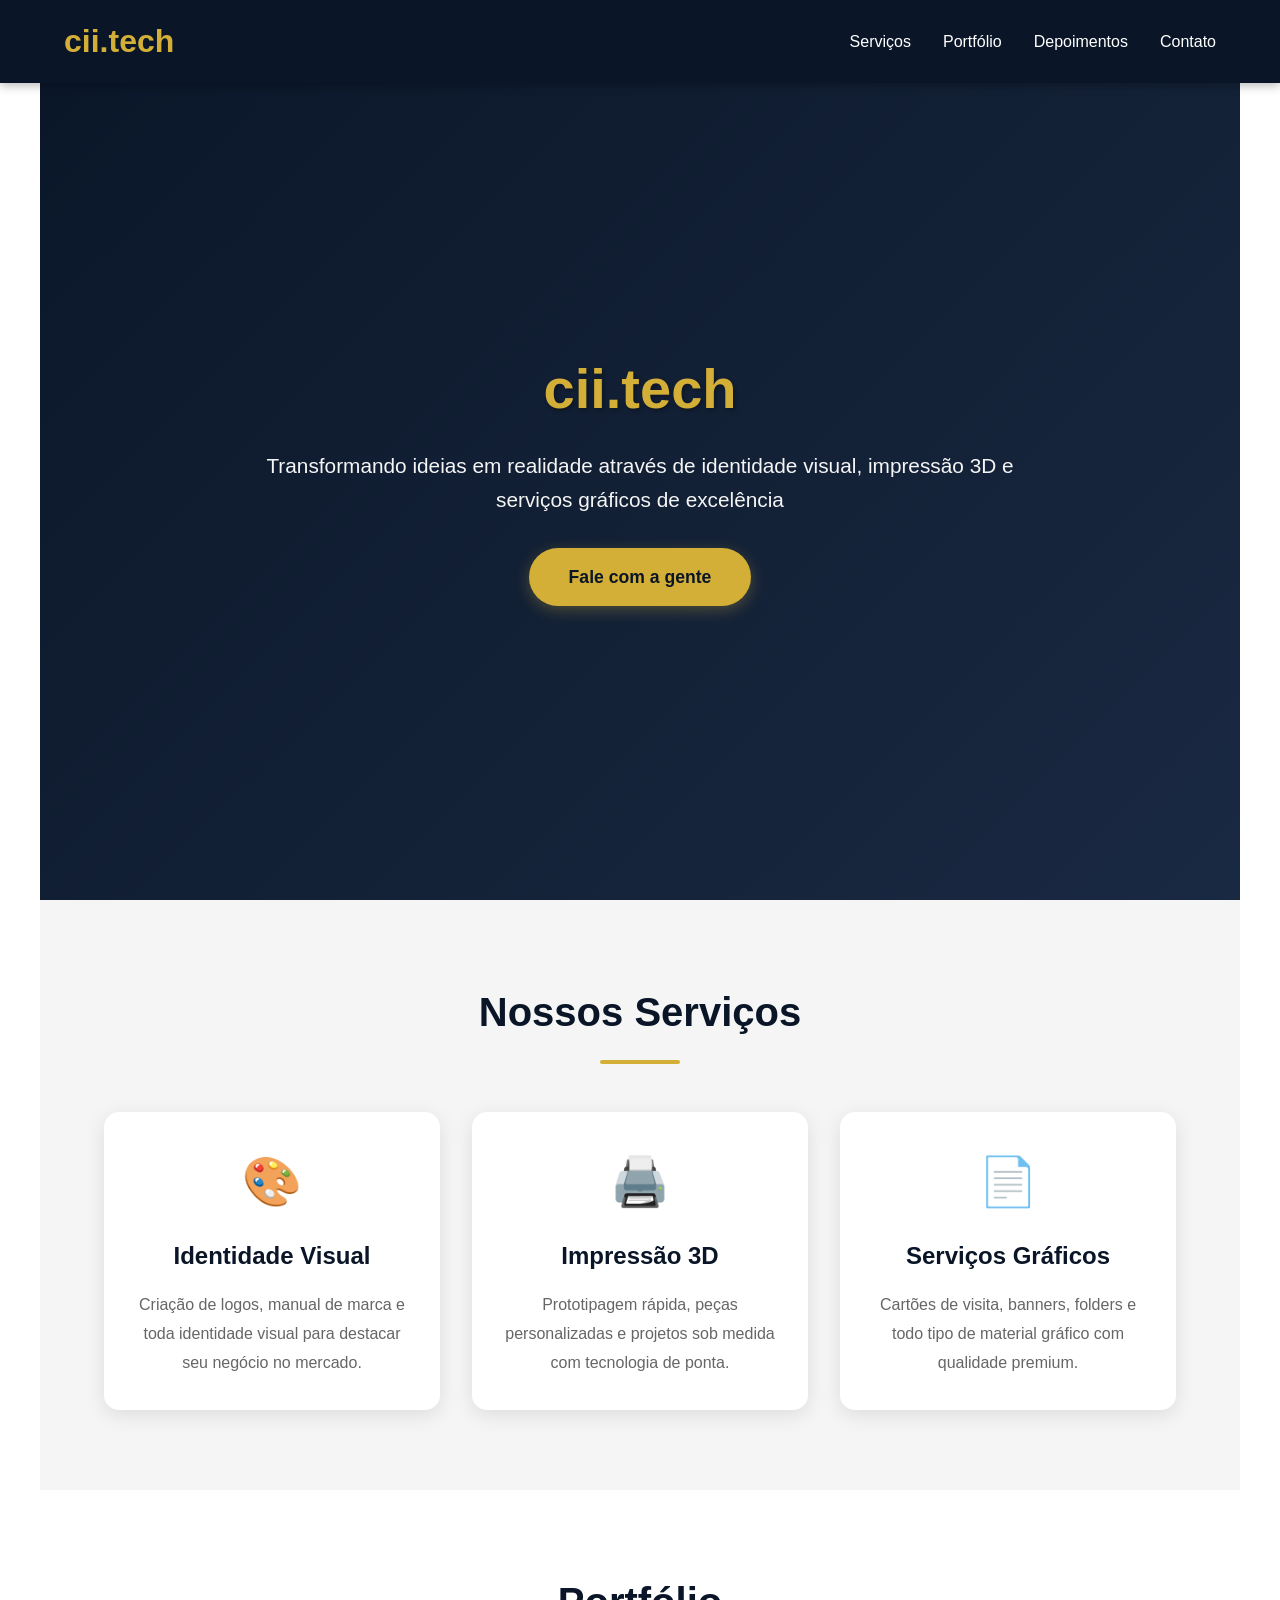
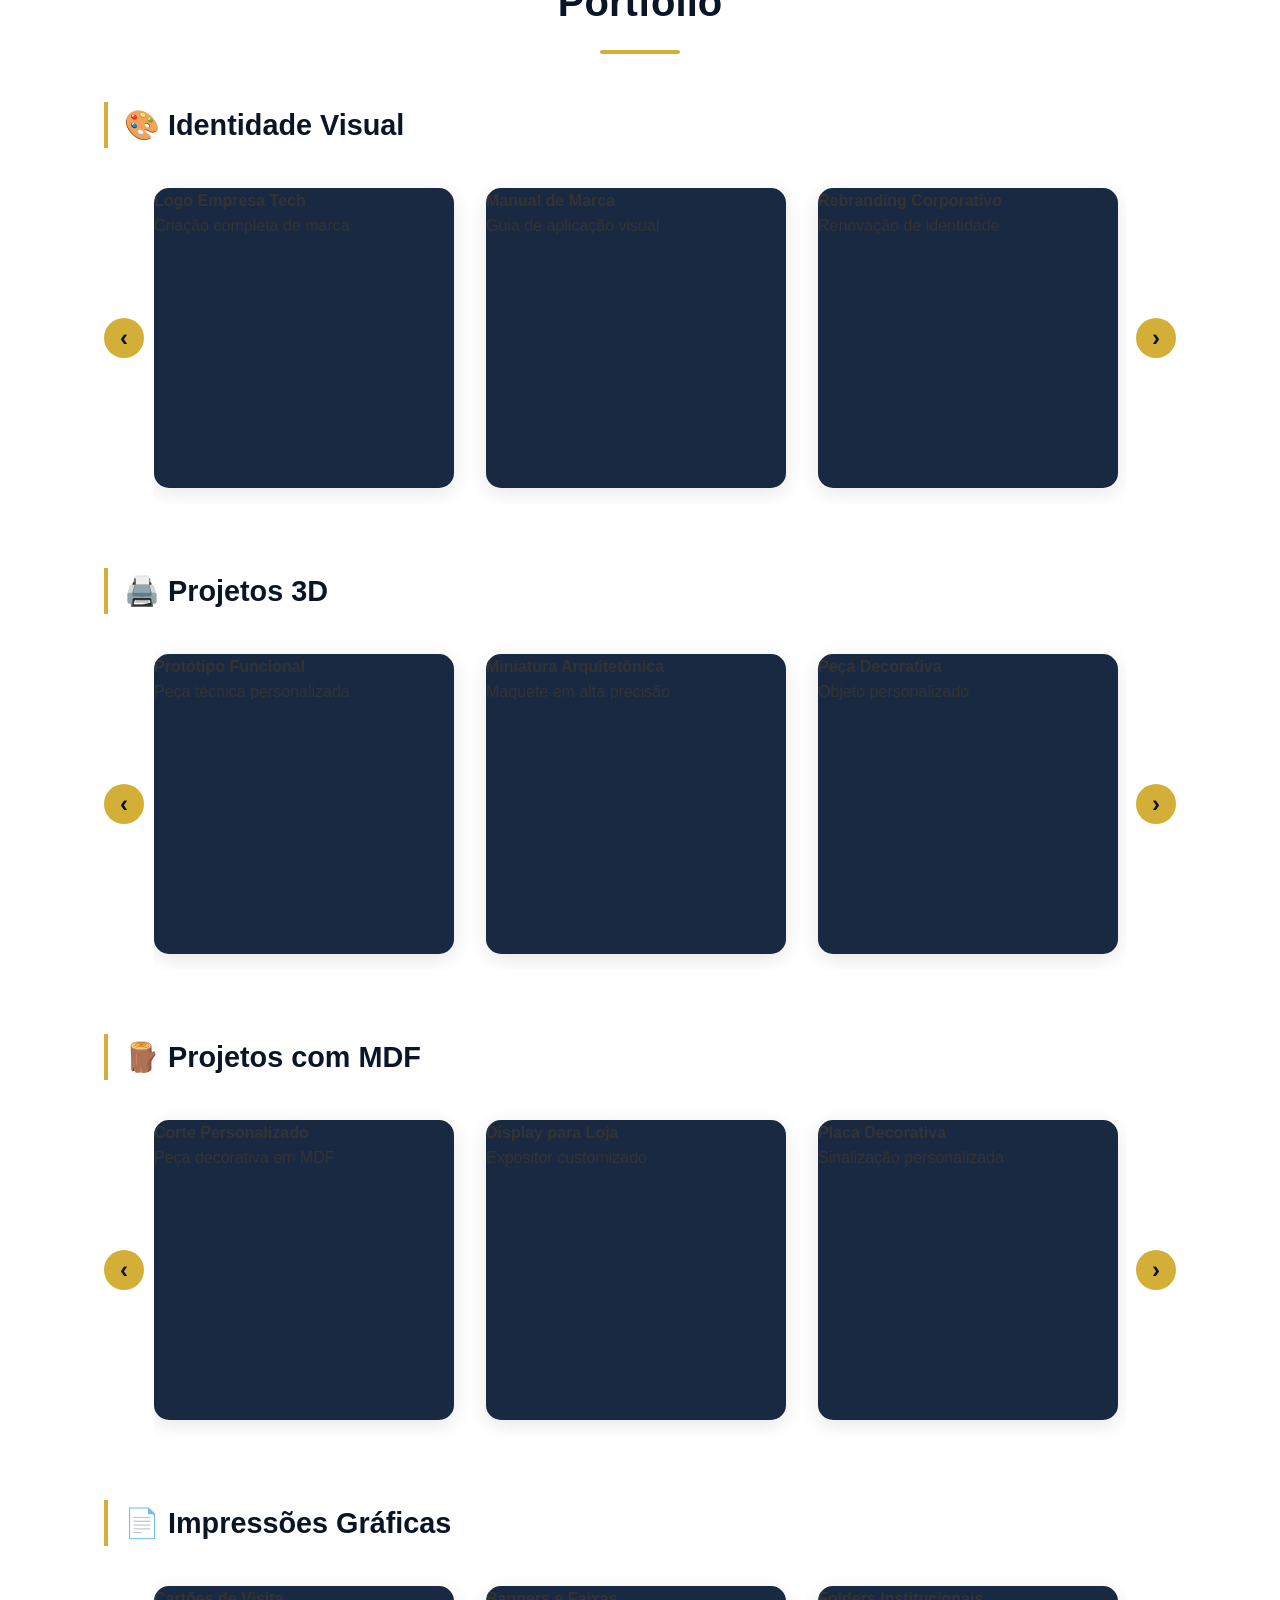
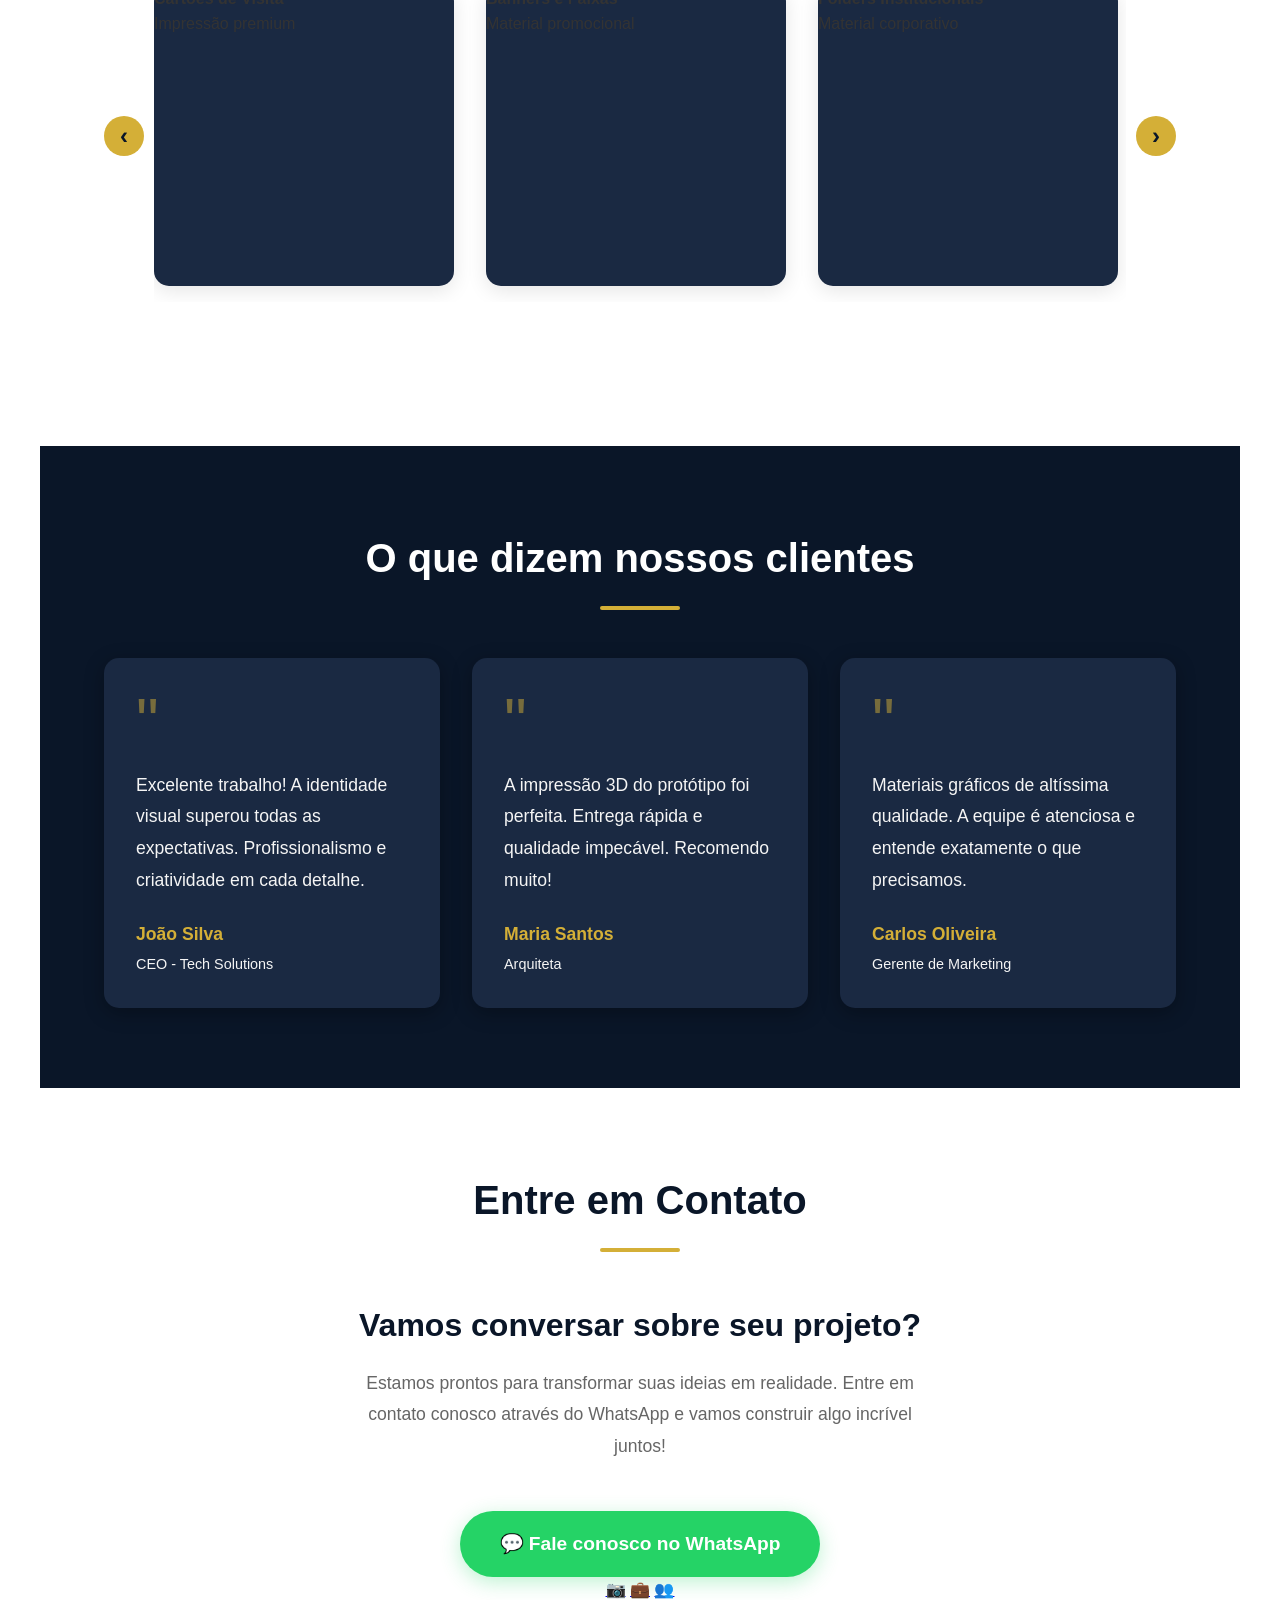
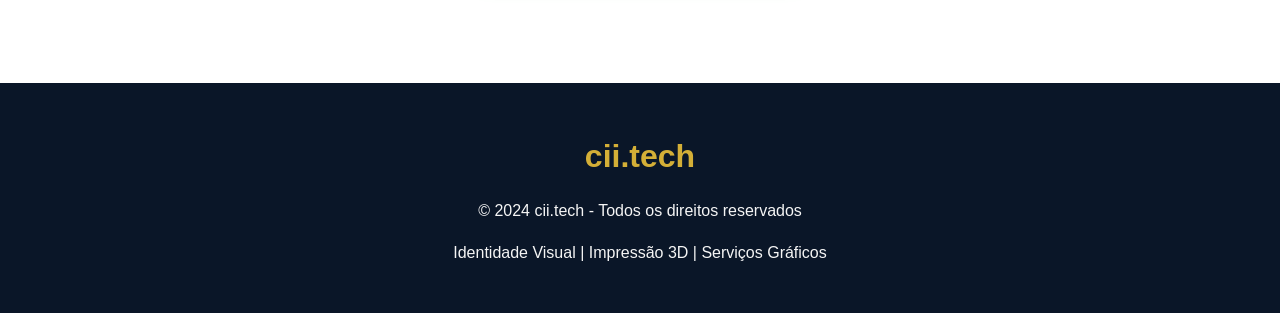
==== index.html @ c0e0dec2 "Initial commit" ====
<!DOCTYPE html>
<html lang="pt-BR">
<head>
    <meta charset="UTF-8">
    <meta name="viewport" content="width=device-width, initial-scale=1.0">
    <title>cii.tech - Identidade Visual, Impressão 3D e Gráfica</title>
    <style>
        * {
            margin: 0;
            padding: 0;
            box-sizing: border-box;
        }

        :root {
            --azul-marinho: #0a1628;
            --azul-escuro: #1a2942;
            --dourado: #d4af37;
            --dourado-claro: #f4d976;
            --branco: #ffffff;
            --cinza-claro: #f5f5f5;
        }

        body {
            font-family: 'Segoe UI', Tahoma, Geneva, Verdana, sans-serif;
            line-height: 1.6;
            color: #333;
            overflow-x: hidden;
        }

        /* Header */
        header {
            background: var(--azul-marinho);
            padding: 1rem 5%;
            position: fixed;
            width: 100%;
            top: 0;
            z-index: 1000;
            box-shadow: 0 2px 10px rgba(0,0,0,0.3);
        }

        nav {
            display: flex;
            justify-content: space-between;
            align-items: center;
            max-width: 1200px;
            margin: 0 auto;
        }

        .logo {
            font-size: 2rem;
            font-weight: bold;
            color: var(--dourado);
            text-decoration: none;
        }

        .nav-links {
            display: flex;
            gap: 2rem;
            list-style: none;
        }

        .nav-links a {
            color: var(--branco);
            text-decoration: none;
            transition: color 0.3s;
        }

        .nav-links a:hover {
            color: var(--dourado);
        }

        /* Hero Section */
        .hero {
            background: linear-gradient(135deg, var(--azul-marinho) 0%, var(--azul-escuro) 100%);
            color: var(--branco);
            padding: 150px 5% 100px;
            text-align: center;
            min-height: 100vh;
            display: flex;
            align-items: center;
            justify-content: center;
        }

        .hero-content {
            max-width: 800px;
            animation: fadeInUp 1s ease;
        }

        .hero h1 {
            font-size: 3.5rem;
            margin-bottom: 1rem;
            color: var(--dourado);
            text-shadow: 2px 2px 4px rgba(0,0,0,0.3);
        }

        .hero p {
            font-size: 1.3rem;
            margin-bottom: 2rem;
            color: var(--cinza-claro);
        }

        .cta-button {
            background: var(--dourado);
            color: var(--azul-marinho);
            padding: 15px 40px;
            border: none;
            border-radius: 50px;
            font-size: 1.1rem;
            font-weight: bold;
            cursor: pointer;
            text-decoration: none;
            display: inline-block;
            transition: all 0.3s;
            box-shadow: 0 4px 15px rgba(212, 175, 55, 0.3);
        }

        .cta-button:hover {
            background: var(--dourado-claro);
            transform: translateY(-3px);
            box-shadow: 0 6px 20px rgba(212, 175, 55, 0.5);
        }

        /* Sections */
        section {
            padding: 80px 5%;
            max-width: 1200px;
            margin: 0 auto;
        }

        .section-title {
            text-align: center;
            font-size: 2.5rem;
            color: var(--azul-marinho);
            margin-bottom: 3rem;
            position: relative;
        }

        .section-title::after {
            content: '';
            display: block;
            width: 80px;
            height: 4px;
            background: var(--dourado);
            margin: 1rem auto 0;
            border-radius: 2px;
        }

        /* Serviços */
        .servicos {
            background: var(--cinza-claro);
        }

        .servicos-grid {
            display: grid;
            grid-template-columns: repeat(auto-fit, minmax(280px, 1fr));
            gap: 2rem;
        }

        .servico-card {
            background: var(--branco);
            padding: 2rem;
            border-radius: 15px;
            text-align: center;
            box-shadow: 0 5px 20px rgba(0,0,0,0.1);
            transition: all 0.3s;
            animation: fadeIn 1s ease;
        }

        .servico-card:hover {
            transform: translateY(-10px);
            box-shadow: 0 10px 30px rgba(0,0,0,0.15);
        }

        .servico-icon {
            font-size: 3rem;
            color: var(--dourado);
            margin-bottom: 1rem;
        }

        .servico-card h3 {
            color: var(--azul-marinho);
            margin-bottom: 1rem;
            font-size: 1.5rem;
        }

        .servico-card p {
            color: #666;
            line-height: 1.8;
        }

        /* Portfólio */
        .portfolio-category {
            margin-bottom: 4rem;
        }

        .category-title {
            font-size: 1.8rem;
            color: var(--azul-marinho);
            margin-bottom: 1.5rem;
            padding-left: 1rem;
            border-left: 4px solid var(--dourado);
        }

        .carousel-container {
            position: relative;
            padding: 0 50px;
        }

        .carousel {
            display: flex;
            gap: 2rem;
            overflow-x: hidden;
            scroll-behavior: smooth;
            padding: 1rem 0;
        }

        .carousel .portfolio-item {
            min-width: 300px;
            flex-shrink: 0;
            position: relative;
            overflow: hidden;
            border-radius: 15px;
            box-shadow: 0 5px 20px rgba(0,0,0,0.1);
            height: 300px;
            background: var(--azul-escuro);
            transition: transform 0.3s;
        }

        .carousel .portfolio-item:hover {
            transform: scale(1.05);
        }

        .carousel-btn {
            position: absolute;
            top: 50%;
            transform: translateY(-50%);
            background: var(--dourado);
            color: var(--azul-marinho);
            border: none;
            width: 40px;
            height: 40px;
            border-radius: 50%;
            font-size: 1.5rem;
            cursor: pointer;
            z-index: 10;
            transition: all 0.3s;
            display: flex;
            align-items: center;
            justify-content: center;
            font-weight: bold;
        }

        .carousel-btn:hover {
            background: var(--dourado-claro);
            transform: translateY(-50%) scale(1.1);
        }

        .carousel-btn.prev {
            left: 0;
        }

        .carousel-btn.next {
            right: 0;
        }

        /* Depoimentos */
        .depoimentos {
            background: var(--azul-marinho);
            color: var(--branco);
        }

        .depoimentos .section-title {
            color: var(--branco);
        }

        .depoimentos .section-title::after {
            background: var(--dourado);
        }

        .depoimentos-grid {
            display: grid;
            grid-template-columns: repeat(auto-fit, minmax(300px, 1fr));
            gap: 2rem;
        }

        .depoimento-card {
            background: var(--azul-escuro);
            padding: 2rem;
            border-radius: 15px;
            box-shadow: 0 5px 20px rgba(0,0,0,0.3);
            position: relative;
            transition: transform 0.3s;
        }

        .depoimento-card:hover {
            transform: translateY(-5px);
        }

        .depoimento-aspas {
            font-size: 4rem;
            color: var(--dourado);
            line-height: 1;
            margin-bottom: 1rem;
            opacity: 0.5;
        }

        .depoimento-texto {
            font-size: 1.1rem;
            line-height: 1.8;
            margin-bottom: 1.5rem;
            color: var(--cinza-claro);
        }

        .depoimento-autor {
            display: flex;
            flex-direction: column;
            gap: 0.3rem;
        }

        .depoimento-autor strong {
            color: var(--dourado);
            font-size: 1.1rem;
        }

        .depoimento-autor span {
            color: var(--cinza-claro);
            font-size: 0.9rem;
        }

        /* Contato Atualizado */
        .contato-center {
            text-align: center;
            max-width: 600px;
            margin: 0 auto;
        }

        .contato-info h3 {
            color: var(--azul-marinho);
            font-size: 2rem;
            margin-bottom: 1rem;
        }

        .contato-info p {
            color: #666;
            margin-bottom: 2rem;
            font-size: 1.1rem;
            line-height: 1.8;
        }

        .whatsapp-button-large {
            display: inline-flex;
            align-items: center;
            gap: 0.8rem;
            background: #25D366;
            color: white;
            padding: 18px 40px;
            border-radius: 50px;
            text-decoration: none;
            font-weight: bold;
            font-size: 1.2rem;
            margin-top: 1rem;
            transition: all 0.3s;
            box-shadow: 0 5px 20px rgba(37, 211, 102, 0.3);
        }

        .whatsapp-button-large:hover {
            background: #128C7E;
            transform: scale(1.05);
            box-shadow: 0 8px 25px rgba(37, 211, 102, 0.5);
        }

        /* Footer */
        footer {
            background: var(--azul-marinho);
            color: var(--branco);
            padding: 3rem 5%;
            text-align: center;
        }

        .footer-content {
            max-width: 1200px;
            margin: 0 auto;
        }

        .footer-content p {
            color: var(--cinza-claro);
            margin-top: 1rem;
        }

        /* Animations */
        @keyframes fadeIn {
            from {
                opacity: 0;
            }
            to {
                opacity: 1;
            }
        }

        @keyframes fadeInUp {
            from {
                opacity: 0;
                transform: translateY(30px);
            }
            to {
                opacity: 1;
                transform: translateY(0);
            }
        }

        @keyframes fadeInLeft {
            from {
                opacity: 0;
                transform: translateX(-30px);
            }
            to {
                opacity: 1;
                transform: translateX(0);
            }
        }

        @keyframes fadeInRight {
            from {
                opacity: 0;
                transform: translateX(30px);
            }
            to {
                opacity: 1;
                transform: translateX(0);
            }
        }

        /* Responsive */
        @media (max-width: 768px) {
            .nav-links {
                display: none;
            }

            .hero h1 {
                font-size: 2.5rem;
            }

            .hero p {
                font-size: 1.1rem;
            }

            .section-title {
                font-size: 2rem;
            }

            .carousel-container {
                padding: 0 40px;
            }

            .carousel .portfolio-item {
                min-width: 250px;
            }

            .carousel-btn {
                width: 35px;
                height: 35px;
                font-size: 1.2rem;
            }
        }
    </style>
</head>
<body>
    <!-- Header -->
    <header>
        <nav>
            <a href="#" class="logo">cii.tech</a>
            <ul class="nav-links">
                <li><a href="#servicos">Serviços</a></li>
                <li><a href="#portfolio">Portfólio</a></li>
                <li><a href="#depoimentos">Depoimentos</a></li>
                <li><a href="#contato">Contato</a></li>
            </ul>
        </nav>
    </header>

    <!-- Hero Section -->
    <section class="hero">
        <div class="hero-content">
            <h1>cii.tech</h1>
            <p>Transformando ideias em realidade através de identidade visual, impressão 3D e serviços gráficos de excelência</p>
            <a href="#contato" class="cta-button">Fale com a gente</a>
        </div>
    </section>

    <!-- Serviços -->
    <section id="servicos" class="servicos">
        <h2 class="section-title">Nossos Serviços</h2>
        <div class="servicos-grid">
            <div class="servico-card">
                <div class="servico-icon">🎨</div>
                <h3>Identidade Visual</h3>
                <p>Criação de logos, manual de marca e toda identidade visual para destacar seu negócio no mercado.</p>
            </div>
            <div class="servico-card">
                <div class="servico-icon">🖨️</div>
                <h3>Impressão 3D</h3>
                <p>Prototipagem rápida, peças personalizadas e projetos sob medida com tecnologia de ponta.</p>
            </div>
            <div class="servico-card">
                <div class="servico-icon">📄</div>
                <h3>Serviços Gráficos</h3>
                <p>Cartões de visita, banners, folders e todo tipo de material gráfico com qualidade premium.</p>
            </div>
        </div>
    </section>

    <!-- Portfólio -->
    <section id="portfolio">
        <h2 class="section-title">Portfólio</h2>
        
        <!-- Identidade Visual -->
        <div class="portfolio-category">
            <h3 class="category-title">🎨 Identidade Visual</h3>
            <div class="carousel-container">
                <button class="carousel-btn prev" onclick="moveCarousel('identidade', -1)">‹</button>
                <div class="carousel" id="carousel-identidade">
                    <div class="portfolio-item">
                        <div class="portfolio-overlay">
                            <h4>Logo Empresa Tech</h4>
                            <p>Criação completa de marca</p>
                        </div>
                    </div>
                    <div class="portfolio-item">
                        <div class="portfolio-overlay">
                            <h4>Manual de Marca</h4>
                            <p>Guia de aplicação visual</p>
                        </div>
                    </div>
                    <div class="portfolio-item">
                        <div class="portfolio-overlay">
                            <h4>Rebranding Corporativo</h4>
                            <p>Renovação de identidade</p>
                        </div>
                    </div>
                    <div class="portfolio-item">
                        <div class="portfolio-overlay">
                            <h4>Logo & Papelaria</h4>
                            <p>Identidade completa</p>
                        </div>
                    </div>
                </div>
                <button class="carousel-btn next" onclick="moveCarousel('identidade', 1)">›</button>
            </div>
        </div>

        <!-- Impressão 3D -->
        <div class="portfolio-category">
            <h3 class="category-title">🖨️ Projetos 3D</h3>
            <div class="carousel-container">
                <button class="carousel-btn prev" onclick="moveCarousel('impressao3d', -1)">‹</button>
                <div class="carousel" id="carousel-impressao3d">
                    <div class="portfolio-item">
                        <div class="portfolio-overlay">
                            <h4>Protótipo Funcional</h4>
                            <p>Peça técnica personalizada</p>
                        </div>
                    </div>
                    <div class="portfolio-item">
                        <div class="portfolio-overlay">
                            <h4>Miniatura Arquitetônica</h4>
                            <p>Maquete em alta precisão</p>
                        </div>
                    </div>
                    <div class="portfolio-item">
                        <div class="portfolio-overlay">
                            <h4>Peça Decorativa</h4>
                            <p>Objeto personalizado</p>
                        </div>
                    </div>
                    <div class="portfolio-item">
                        <div class="portfolio-overlay">
                            <h4>Protótipo Industrial</h4>
                            <p>Validação de projeto</p>
                        </div>
                    </div>
                </div>
                <button class="carousel-btn next" onclick="moveCarousel('impressao3d', 1)">›</button>
            </div>
        </div>

        <!-- Projetos MDF -->
        <div class="portfolio-category">
            <h3 class="category-title">🪵 Projetos com MDF</h3>
            <div class="carousel-container">
                <button class="carousel-btn prev" onclick="moveCarousel('mdf', -1)">‹</button>
                <div class="carousel" id="carousel-mdf">
                    <div class="portfolio-item">
                        <div class="portfolio-overlay">
                            <h4>Corte Personalizado</h4>
                            <p>Peça decorativa em MDF</p>
                        </div>
                    </div>
                    <div class="portfolio-item">
                        <div class="portfolio-overlay">
                            <h4>Display para Loja</h4>
                            <p>Expositor customizado</p>
                        </div>
                    </div>
                    <div class="portfolio-item">
                        <div class="portfolio-overlay">
                            <h4>Placa Decorativa</h4>
                            <p>Sinalização personalizada</p>
                        </div>
                    </div>
                    <div class="portfolio-item">
                        <div class="portfolio-overlay">
                            <h4>Porta-objetos</h4>
                            <p>Organizador funcional</p>
                        </div>
                    </div>
                </div>
                <button class="carousel-btn next" onclick="moveCarousel('mdf', 1)">›</button>
            </div>
        </div>

        <!-- Impressões Gráficas -->
        <div class="portfolio-category">
            <h3 class="category-title">📄 Impressões Gráficas</h3>
            <div class="carousel-container">
                <button class="carousel-btn prev" onclick="moveCarousel('grafica', -1)">‹</button>
                <div class="carousel" id="carousel-grafica">
                    <div class="portfolio-item">
                        <div class="portfolio-overlay">
                            <h4>Cartões de Visita</h4>
                            <p>Impressão premium</p>
                        </div>
                    </div>
                    <div class="portfolio-item">
                        <div class="portfolio-overlay">
                            <h4>Banners e Faixas</h4>
                            <p>Material promocional</p>
                        </div>
                    </div>
                    <div class="portfolio-item">
                        <div class="portfolio-overlay">
                            <h4>Folders Institucionais</h4>
                            <p>Material corporativo</p>
                        </div>
                    </div>
                    <div class="portfolio-item">
                        <div class="portfolio-overlay">
                            <h4>Papelaria Completa</h4>
                            <p>Timbrados e envelopes</p>
                        </div>
                    </div>
                </div>
                <button class="carousel-btn next" onclick="moveCarousel('grafica', 1)">›</button>
            </div>
        </div>
    </section>

    <!-- Depoimentos -->
    <section id="depoimentos" class="depoimentos">
        <h2 class="section-title">O que dizem nossos clientes</h2>
        <div class="depoimentos-grid">
            <div class="depoimento-card">
                <div class="depoimento-aspas">"</div>
                <p class="depoimento-texto">Excelente trabalho! A identidade visual superou todas as expectativas. Profissionalismo e criatividade em cada detalhe.</p>
                <div class="depoimento-autor">
                    <strong>João Silva</strong>
                    <span>CEO - Tech Solutions</span>
                </div>
            </div>
            <div class="depoimento-card">
                <div class="depoimento-aspas">"</div>
                <p class="depoimento-texto">A impressão 3D do protótipo foi perfeita. Entrega rápida e qualidade impecável. Recomendo muito!</p>
                <div class="depoimento-autor">
                    <strong>Maria Santos</strong>
                    <span>Arquiteta</span>
                </div>
            </div>
            <div class="depoimento-card">
                <div class="depoimento-aspas">"</div>
                <p class="depoimento-texto">Materiais gráficos de altíssima qualidade. A equipe é atenciosa e entende exatamente o que precisamos.</p>
                <div class="depoimento-autor">
                    <strong>Carlos Oliveira</strong>
                    <span>Gerente de Marketing</span>
                </div>
            </div>
        </div>
    </section>

    <!-- Contato -->
    <section id="contato" class="contato">
        <h2 class="section-title">Entre em Contato</h2>
        <div class="contato-center">
            <div class="contato-info">
                <h3>Vamos conversar sobre seu projeto?</h3>
                <p>Estamos prontos para transformar suas ideias em realidade. Entre em contato conosco através do WhatsApp e vamos construir algo incrível juntos!</p>
                
                <a href="https://wa.me/5581999999999" class="whatsapp-button-large" target="_blank">
                    💬 Fale conosco no WhatsApp
                </a>

                <div class="social-links">
                    <a href="#" class="social-icon" title="Instagram">📷</a>
                    <a href="#" class="social-icon" title="LinkedIn">💼</a>
                    <a href="#" class="social-icon" title="Facebook">👥</a>
                </div>
            </div>
        </div>
    </section>

    <!-- Footer -->
    <footer>
        <div class="footer-content">
            <h3 class="logo">cii.tech</h3>
            <p>&copy; 2024 cii.tech - Todos os direitos reservados</p>
            <p>Identidade Visual | Impressão 3D | Serviços Gráficos</p>
        </div>
    </footer>

    <script>
        // Smooth scroll para os links de navegação
        document.querySelectorAll('a[href^="#"]').forEach(anchor => {
            anchor.addEventListener('click', function (e) {
                e.preventDefault();
                const target = document.querySelector(this.getAttribute('href'));
                if (target) {
                    target.scrollIntoView({
                        behavior: 'smooth',
                        block: 'start'
                    });
                }
            });
        });

        // Sistema de Carrossel
        const carouselPositions = {
            'identidade': 0,
            'impressao3d': 0,
            'mdf': 0,
            'grafica': 0
        };

        function moveCarousel(category, direction) {
            const carousel = document.getElementById('carousel-' + category);
            const items = carousel.querySelectorAll('.portfolio-item');
            const itemWidth = items[0].offsetWidth + 32; // 32px é o gap
            const maxPosition = -(items.length - 3) * itemWidth;
            
            carouselPositions[category] += direction * itemWidth;
            
            if (carouselPositions[category] > 0) {
                carouselPositions[category] = 0;
            } else if (carouselPositions[category] < maxPosition) {
                carouselPositions[category] = maxPosition;
            }
            
            carousel.style.transform = `translateX(${carouselPositions[category]}px)`;
        }

        // Animação de entrada dos elementos quando aparecem na viewport
        const observerOptions = {
            threshold: 0.1,
            rootMargin: '0px 0px -50px 0px'
        };

        const observer = new IntersectionObserver((entries) => {
            entries.forEach(entry => {
                if (entry.isIntersecting) {
                    entry.target.style.opacity = '1';
                    entry.target.style.transform = 'translateY(0)';
                }
            });
        }, observerOptions);

        document.querySelectorAll('.servico-card, .depoimento-card, .portfolio-category').forEach(el => {
            el.style.opacity = '0';
            el.style.transform = 'translateY(20px)';
            el.style.transition = 'all 0.6s ease';
            observer.observe(el);
        });
    </script>
</body>
</html>
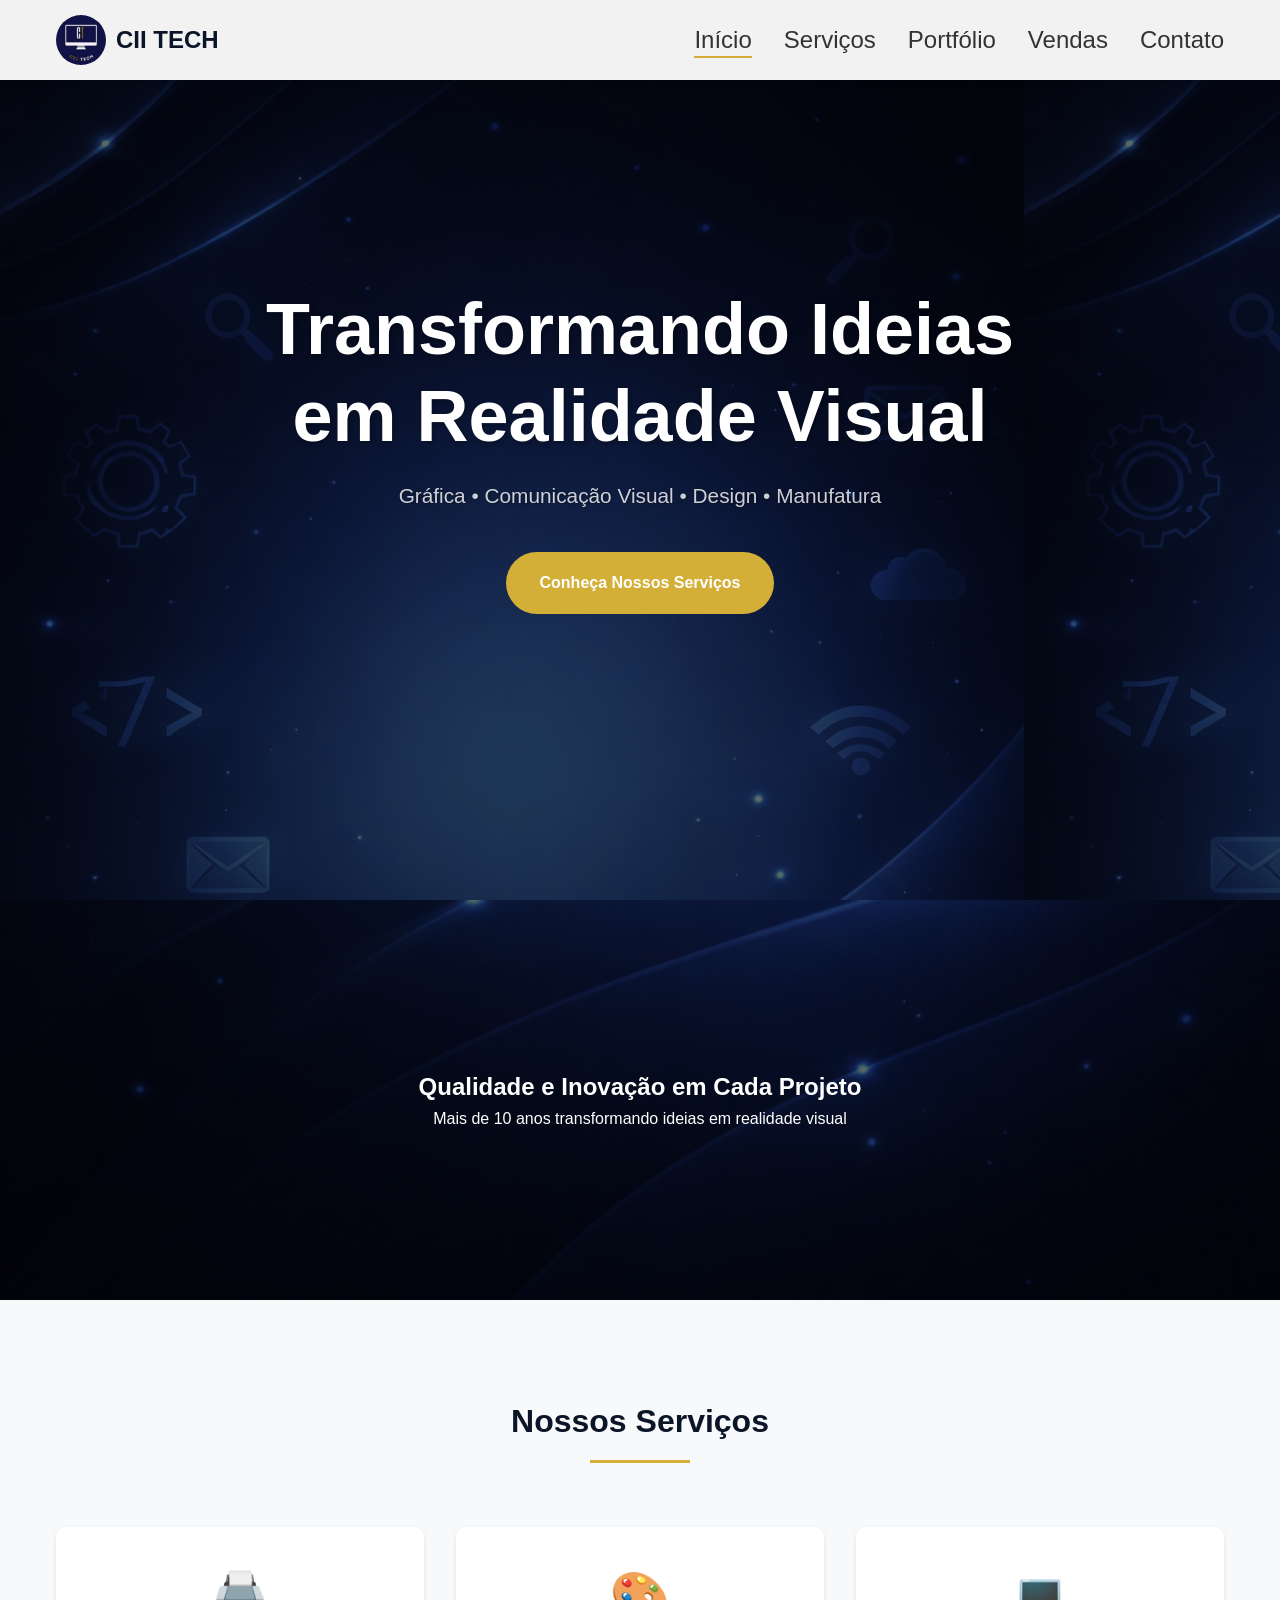
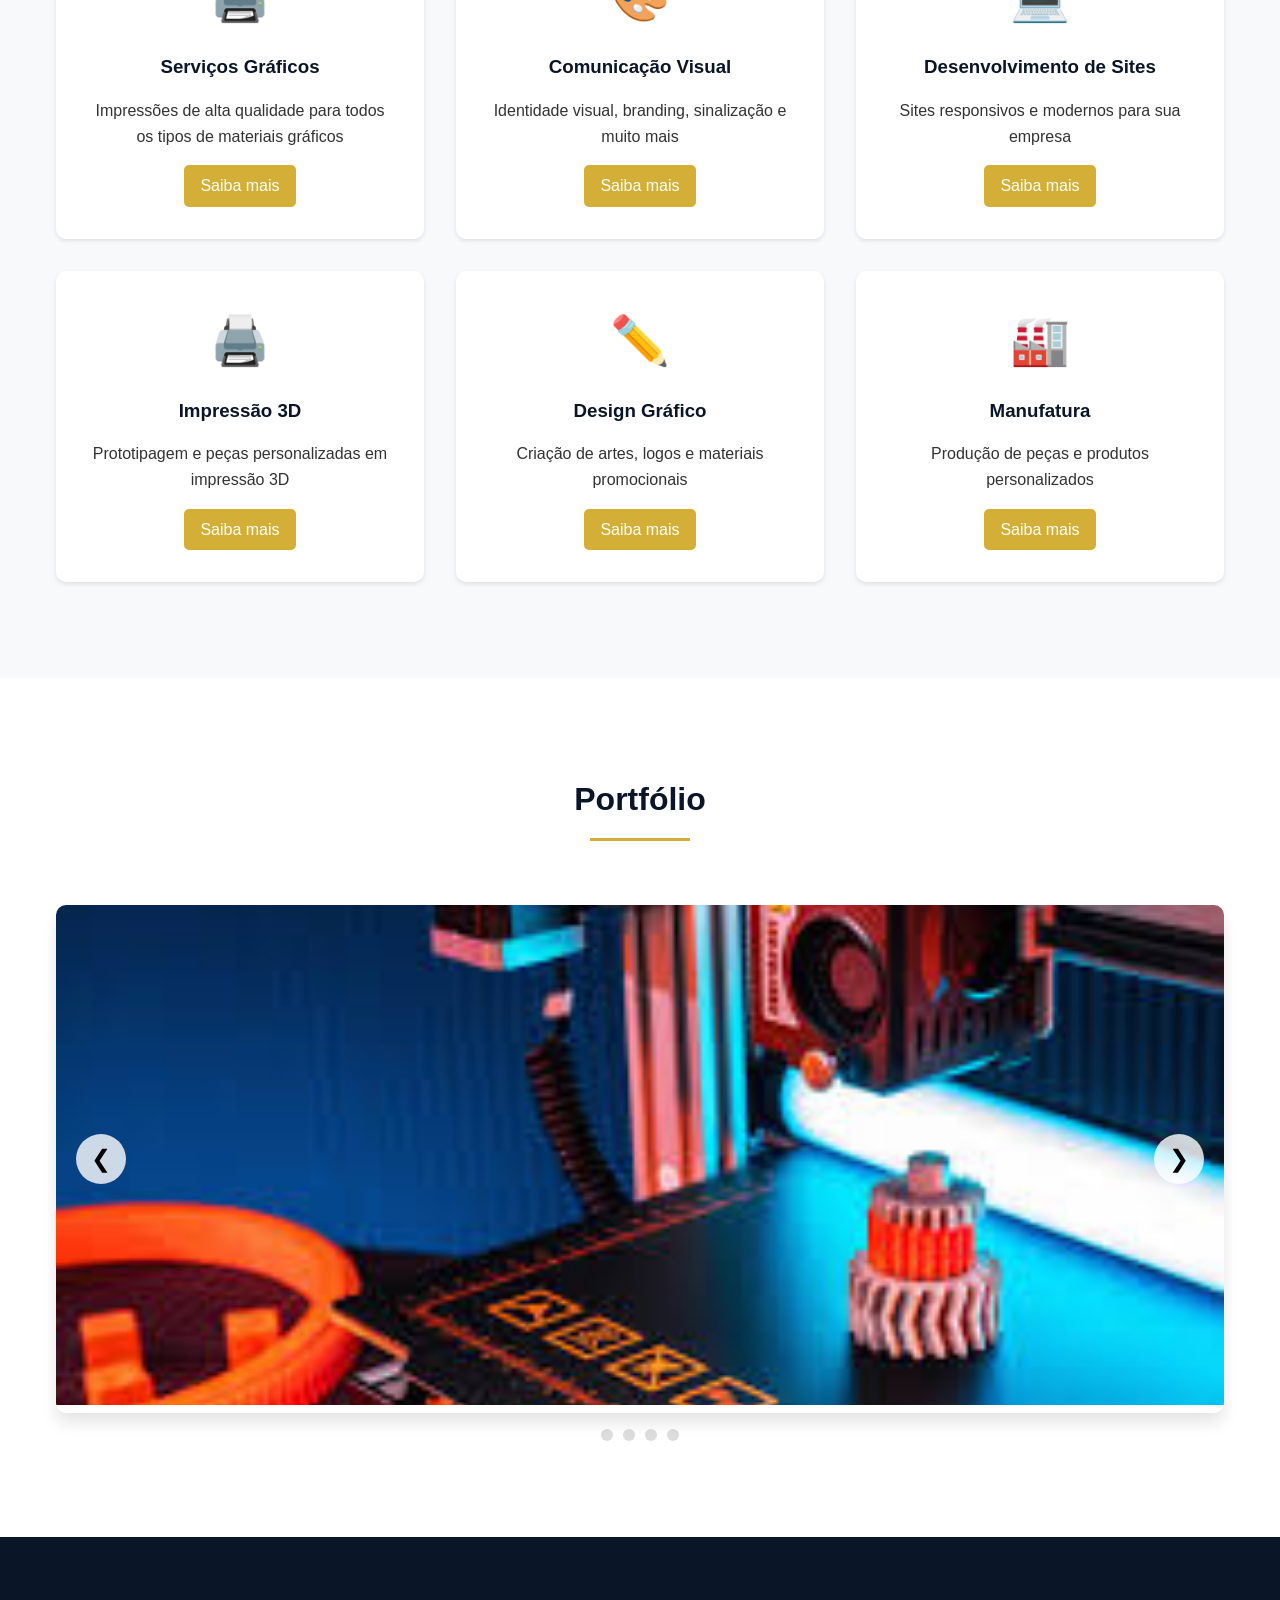
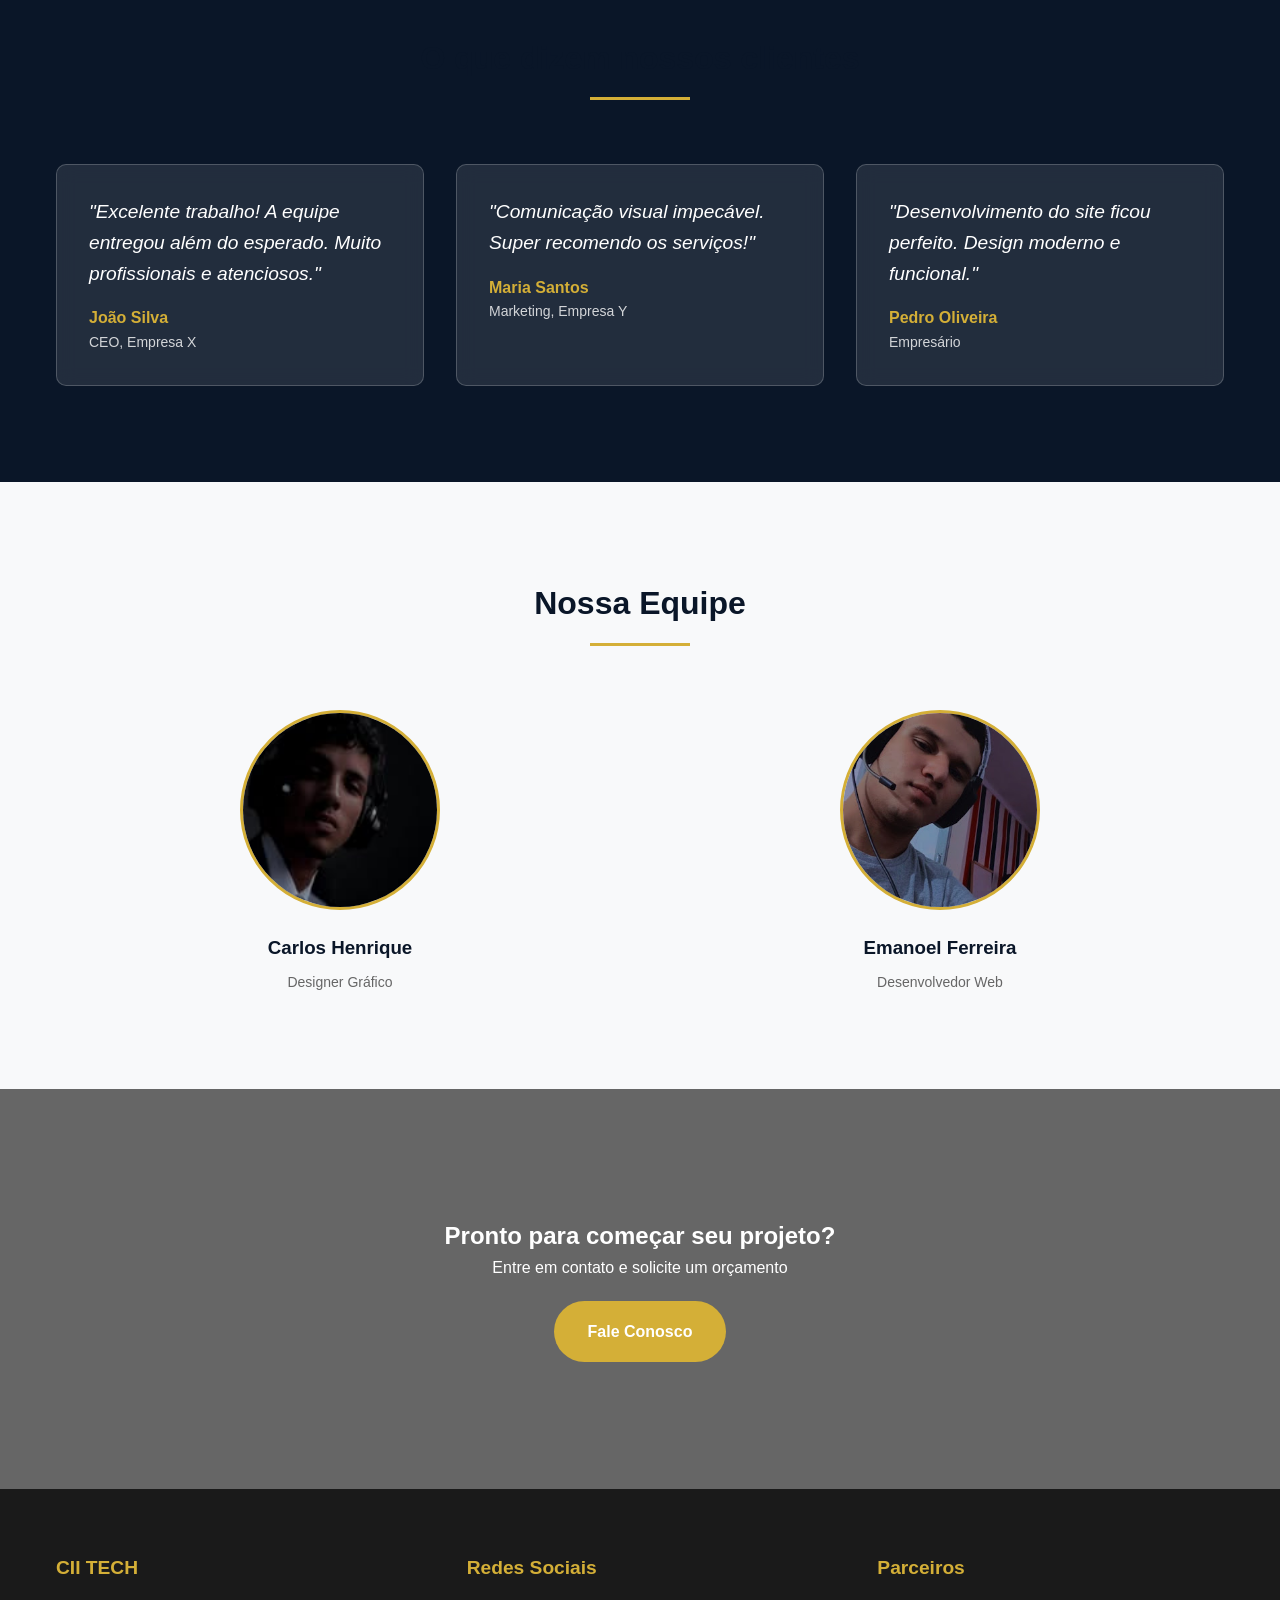
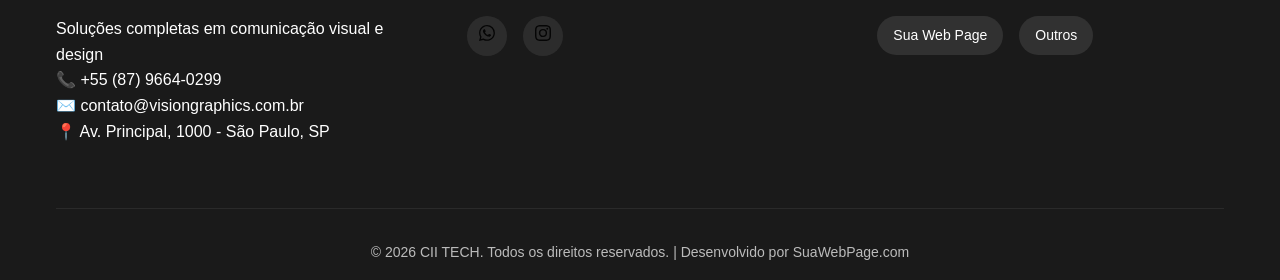
==== commit bc0b3929: "Alteração completa do site" ====
--- a/index.html
+++ b/index.html
@@ -1,781 +1,123 @@
 <!DOCTYPE html>
-<html lang="pt-BR">
+<html lang="pt-br">
 <head>
     <meta charset="UTF-8">
     <meta name="viewport" content="width=device-width, initial-scale=1.0">
-    <title>cii.tech - Identidade Visual, Impressão 3D e Gráfica</title>
-    <style>
-        * {
-            margin: 0;
-            padding: 0;
-            box-sizing: border-box;
-        }
-
-        :root {
-            --azul-marinho: #0a1628;
-            --azul-escuro: #1a2942;
-            --dourado: #d4af37;
-            --dourado-claro: #f4d976;
-            --branco: #ffffff;
-            --cinza-claro: #f5f5f5;
-        }
-
-        body {
-            font-family: 'Segoe UI', Tahoma, Geneva, Verdana, sans-serif;
-            line-height: 1.6;
-            color: #333;
-            overflow-x: hidden;
-        }
-
-        /* Header */
-        header {
-            background: var(--azul-marinho);
-            padding: 1rem 5%;
-            position: fixed;
-            width: 100%;
-            top: 0;
-            z-index: 1000;
-            box-shadow: 0 2px 10px rgba(0,0,0,0.3);
-        }
-
-        nav {
-            display: flex;
-            justify-content: space-between;
-            align-items: center;
-            max-width: 1200px;
-            margin: 0 auto;
-        }
-
-        .logo {
-            font-size: 2rem;
-            font-weight: bold;
-            color: var(--dourado);
-            text-decoration: none;
-        }
-
-        .nav-links {
-            display: flex;
-            gap: 2rem;
-            list-style: none;
-        }
-
-        .nav-links a {
-            color: var(--branco);
-            text-decoration: none;
-            transition: color 0.3s;
-        }
-
-        .nav-links a:hover {
-            color: var(--dourado);
-        }
-
-        /* Hero Section */
-        .hero {
-            background: linear-gradient(135deg, var(--azul-marinho) 0%, var(--azul-escuro) 100%);
-            color: var(--branco);
-            padding: 150px 5% 100px;
-            text-align: center;
-            min-height: 100vh;
-            display: flex;
-            align-items: center;
-            justify-content: center;
-        }
-
-        .hero-content {
-            max-width: 800px;
-            animation: fadeInUp 1s ease;
-        }
-
-        .hero h1 {
-            font-size: 3.5rem;
-            margin-bottom: 1rem;
-            color: var(--dourado);
-            text-shadow: 2px 2px 4px rgba(0,0,0,0.3);
-        }
-
-        .hero p {
-            font-size: 1.3rem;
-            margin-bottom: 2rem;
-            color: var(--cinza-claro);
-        }
-
-        .cta-button {
-            background: var(--dourado);
-            color: var(--azul-marinho);
-            padding: 15px 40px;
-            border: none;
-            border-radius: 50px;
-            font-size: 1.1rem;
-            font-weight: bold;
-            cursor: pointer;
-            text-decoration: none;
-            display: inline-block;
-            transition: all 0.3s;
-            box-shadow: 0 4px 15px rgba(212, 175, 55, 0.3);
-        }
-
-        .cta-button:hover {
-            background: var(--dourado-claro);
-            transform: translateY(-3px);
-            box-shadow: 0 6px 20px rgba(212, 175, 55, 0.5);
-        }
-
-        /* Sections */
-        section {
-            padding: 80px 5%;
-            max-width: 1200px;
-            margin: 0 auto;
-        }
-
-        .section-title {
-            text-align: center;
-            font-size: 2.5rem;
-            color: var(--azul-marinho);
-            margin-bottom: 3rem;
-            position: relative;
-        }
-
-        .section-title::after {
-            content: '';
-            display: block;
-            width: 80px;
-            height: 4px;
-            background: var(--dourado);
-            margin: 1rem auto 0;
-            border-radius: 2px;
-        }
-
-        /* Serviços */
-        .servicos {
-            background: var(--cinza-claro);
-        }
-
-        .servicos-grid {
-            display: grid;
-            grid-template-columns: repeat(auto-fit, minmax(280px, 1fr));
-            gap: 2rem;
-        }
-
-        .servico-card {
-            background: var(--branco);
-            padding: 2rem;
-            border-radius: 15px;
-            text-align: center;
-            box-shadow: 0 5px 20px rgba(0,0,0,0.1);
-            transition: all 0.3s;
-            animation: fadeIn 1s ease;
-        }
-
-        .servico-card:hover {
-            transform: translateY(-10px);
-            box-shadow: 0 10px 30px rgba(0,0,0,0.15);
-        }
-
-        .servico-icon {
-            font-size: 3rem;
-            color: var(--dourado);
-            margin-bottom: 1rem;
-        }
-
-        .servico-card h3 {
-            color: var(--azul-marinho);
-            margin-bottom: 1rem;
-            font-size: 1.5rem;
-        }
-
-        .servico-card p {
-            color: #666;
-            line-height: 1.8;
-        }
-
-        /* Portfólio */
-        .portfolio-category {
-            margin-bottom: 4rem;
-        }
-
-        .category-title {
-            font-size: 1.8rem;
-            color: var(--azul-marinho);
-            margin-bottom: 1.5rem;
-            padding-left: 1rem;
-            border-left: 4px solid var(--dourado);
-        }
-
-        .carousel-container {
-            position: relative;
-            padding: 0 50px;
-        }
-
-        .carousel {
-            display: flex;
-            gap: 2rem;
-            overflow-x: hidden;
-            scroll-behavior: smooth;
-            padding: 1rem 0;
-        }
-
-        .carousel .portfolio-item {
-            min-width: 300px;
-            flex-shrink: 0;
-            position: relative;
-            overflow: hidden;
-            border-radius: 15px;
-            box-shadow: 0 5px 20px rgba(0,0,0,0.1);
-            height: 300px;
-            background: var(--azul-escuro);
-            transition: transform 0.3s;
-        }
-
-        .carousel .portfolio-item:hover {
-            transform: scale(1.05);
-        }
-
-        .carousel-btn {
-            position: absolute;
-            top: 50%;
-            transform: translateY(-50%);
-            background: var(--dourado);
-            color: var(--azul-marinho);
-            border: none;
-            width: 40px;
-            height: 40px;
-            border-radius: 50%;
-            font-size: 1.5rem;
-            cursor: pointer;
-            z-index: 10;
-            transition: all 0.3s;
-            display: flex;
-            align-items: center;
-            justify-content: center;
-            font-weight: bold;
-        }
-
-        .carousel-btn:hover {
-            background: var(--dourado-claro);
-            transform: translateY(-50%) scale(1.1);
-        }
-
-        .carousel-btn.prev {
-            left: 0;
-        }
-
-        .carousel-btn.next {
-            right: 0;
-        }
-
-        /* Depoimentos */
-        .depoimentos {
-            background: var(--azul-marinho);
-            color: var(--branco);
-        }
-
-        .depoimentos .section-title {
-            color: var(--branco);
-        }
-
-        .depoimentos .section-title::after {
-            background: var(--dourado);
-        }
-
-        .depoimentos-grid {
-            display: grid;
-            grid-template-columns: repeat(auto-fit, minmax(300px, 1fr));
-            gap: 2rem;
-        }
-
-        .depoimento-card {
-            background: var(--azul-escuro);
-            padding: 2rem;
-            border-radius: 15px;
-            box-shadow: 0 5px 20px rgba(0,0,0,0.3);
-            position: relative;
-            transition: transform 0.3s;
-        }
-
-        .depoimento-card:hover {
-            transform: translateY(-5px);
-        }
-
-        .depoimento-aspas {
-            font-size: 4rem;
-            color: var(--dourado);
-            line-height: 1;
-            margin-bottom: 1rem;
-            opacity: 0.5;
-        }
-
-        .depoimento-texto {
-            font-size: 1.1rem;
-            line-height: 1.8;
-            margin-bottom: 1.5rem;
-            color: var(--cinza-claro);
-        }
-
-        .depoimento-autor {
-            display: flex;
-            flex-direction: column;
-            gap: 0.3rem;
-        }
-
-        .depoimento-autor strong {
-            color: var(--dourado);
-            font-size: 1.1rem;
-        }
-
-        .depoimento-autor span {
-            color: var(--cinza-claro);
-            font-size: 0.9rem;
-        }
-
-        /* Contato Atualizado */
-        .contato-center {
-            text-align: center;
-            max-width: 600px;
-            margin: 0 auto;
-        }
-
-        .contato-info h3 {
-            color: var(--azul-marinho);
-            font-size: 2rem;
-            margin-bottom: 1rem;
-        }
-
-        .contato-info p {
-            color: #666;
-            margin-bottom: 2rem;
-            font-size: 1.1rem;
-            line-height: 1.8;
-        }
-
-        .whatsapp-button-large {
-            display: inline-flex;
-            align-items: center;
-            gap: 0.8rem;
-            background: #25D366;
-            color: white;
-            padding: 18px 40px;
-            border-radius: 50px;
-            text-decoration: none;
-            font-weight: bold;
-            font-size: 1.2rem;
-            margin-top: 1rem;
-            transition: all 0.3s;
-            box-shadow: 0 5px 20px rgba(37, 211, 102, 0.3);
-        }
-
-        .whatsapp-button-large:hover {
-            background: #128C7E;
-            transform: scale(1.05);
-            box-shadow: 0 8px 25px rgba(37, 211, 102, 0.5);
-        }
-
-        /* Footer */
-        footer {
-            background: var(--azul-marinho);
-            color: var(--branco);
-            padding: 3rem 5%;
-            text-align: center;
-        }
-
-        .footer-content {
-            max-width: 1200px;
-            margin: 0 auto;
-        }
-
-        .footer-content p {
-            color: var(--cinza-claro);
-            margin-top: 1rem;
-        }
-
-        /* Animations */
-        @keyframes fadeIn {
-            from {
-                opacity: 0;
-            }
-            to {
-                opacity: 1;
-            }
-        }
-
-        @keyframes fadeInUp {
-            from {
-                opacity: 0;
-                transform: translateY(30px);
-            }
-            to {
-                opacity: 1;
-                transform: translateY(0);
-            }
-        }
-
-        @keyframes fadeInLeft {
-            from {
-                opacity: 0;
-                transform: translateX(-30px);
-            }
-            to {
-                opacity: 1;
-                transform: translateX(0);
-            }
-        }
-
-        @keyframes fadeInRight {
-            from {
-                opacity: 0;
-                transform: translateX(30px);
-            }
-            to {
-                opacity: 1;
-                transform: translateX(0);
-            }
-        }
-
-        /* Responsive */
-        @media (max-width: 768px) {
-            .nav-links {
-                display: none;
-            }
-
-            .hero h1 {
-                font-size: 2.5rem;
-            }
-
-            .hero p {
-                font-size: 1.1rem;
-            }
-
-            .section-title {
-                font-size: 2rem;
-            }
-
-            .carousel-container {
-                padding: 0 40px;
-            }
-
-            .carousel .portfolio-item {
-                min-width: 250px;
-            }
-
-            .carousel-btn {
-                width: 35px;
-                height: 35px;
-                font-size: 1.2rem;
-            }
-        }
-    </style>
+    <title>Vision Graphics - Comunicação Visual</title>
+    <link rel="stylesheet" href="css/variables.css">
+    <link rel="stylesheet" href="css/style.css">
+    <link rel="stylesheet" href="css/hero.css">
 </head>
 <body>
-    <!-- Header -->
-    <header>
-        <nav>
-            <a href="#" class="logo">cii.tech</a>
-            <ul class="nav-links">
-                <li><a href="#servicos">Serviços</a></li>
-                <li><a href="#portfolio">Portfólio</a></li>
-                <li><a href="#depoimentos">Depoimentos</a></li>
-                <li><a href="#contato">Contato</a></li>
-            </ul>
-        </nav>
+    <header class="header">
+        <nav class="navbar container"></nav>
     </header>
 
-    <!-- Hero Section -->
-    <section class="hero">
-        <div class="hero-content">
-            <h1>cii.tech</h1>
-            <p>Transformando ideias em realidade através de identidade visual, impressão 3D e serviços gráficos de excelência</p>
-            <a href="#contato" class="cta-button">Fale com a gente</a>
-        </div>
-    </section>
-
-    <!-- Serviços -->
-    <section id="servicos" class="servicos">
-        <h2 class="section-title">Nossos Serviços</h2>
-        <div class="servicos-grid">
-            <div class="servico-card">
-                <div class="servico-icon">🎨</div>
-                <h3>Identidade Visual</h3>
-                <p>Criação de logos, manual de marca e toda identidade visual para destacar seu negócio no mercado.</p>
-            </div>
-            <div class="servico-card">
-                <div class="servico-icon">🖨️</div>
-                <h3>Impressão 3D</h3>
-                <p>Prototipagem rápida, peças personalizadas e projetos sob medida com tecnologia de ponta.</p>
-            </div>
-            <div class="servico-card">
-                <div class="servico-icon">📄</div>
-                <h3>Serviços Gráficos</h3>
-                <p>Cartões de visita, banners, folders e todo tipo de material gráfico com qualidade premium.</p>
-            </div>
-        </div>
-    </section>
-
-    <!-- Portfólio -->
-    <section id="portfolio">
-        <h2 class="section-title">Portfólio</h2>
-        
-        <!-- Identidade Visual -->
-        <div class="portfolio-category">
-            <h3 class="category-title">🎨 Identidade Visual</h3>
-            <div class="carousel-container">
-                <button class="carousel-btn prev" onclick="moveCarousel('identidade', -1)">‹</button>
-                <div class="carousel" id="carousel-identidade">
-                    <div class="portfolio-item">
-                        <div class="portfolio-overlay">
-                            <h4>Logo Empresa Tech</h4>
-                            <p>Criação completa de marca</p>
-                        </div>
-                    </div>
-                    <div class="portfolio-item">
-                        <div class="portfolio-overlay">
-                            <h4>Manual de Marca</h4>
-                            <p>Guia de aplicação visual</p>
-                        </div>
-                    </div>
-                    <div class="portfolio-item">
-                        <div class="portfolio-overlay">
-                            <h4>Rebranding Corporativo</h4>
-                            <p>Renovação de identidade</p>
-                        </div>
-                    </div>
-                    <div class="portfolio-item">
-                        <div class="portfolio-overlay">
-                            <h4>Logo & Papelaria</h4>
-                            <p>Identidade completa</p>
-                        </div>
-                    </div>
-                </div>
-                <button class="carousel-btn next" onclick="moveCarousel('identidade', 1)">›</button>
-            </div>
-        </div>
-
-        <!-- Impressão 3D -->
-        <div class="portfolio-category">
-            <h3 class="category-title">🖨️ Projetos 3D</h3>
-            <div class="carousel-container">
-                <button class="carousel-btn prev" onclick="moveCarousel('impressao3d', -1)">‹</button>
-                <div class="carousel" id="carousel-impressao3d">
-                    <div class="portfolio-item">
-                        <div class="portfolio-overlay">
-                            <h4>Protótipo Funcional</h4>
-                            <p>Peça técnica personalizada</p>
-                        </div>
-                    </div>
-                    <div class="portfolio-item">
-                        <div class="portfolio-overlay">
-                            <h4>Miniatura Arquitetônica</h4>
-                            <p>Maquete em alta precisão</p>
-                        </div>
-                    </div>
-                    <div class="portfolio-item">
-                        <div class="portfolio-overlay">
-                            <h4>Peça Decorativa</h4>
-                            <p>Objeto personalizado</p>
-                        </div>
-                    </div>
-                    <div class="portfolio-item">
-                        <div class="portfolio-overlay">
-                            <h4>Protótipo Industrial</h4>
-                            <p>Validação de projeto</p>
-                        </div>
-                    </div>
-                </div>
-                <button class="carousel-btn next" onclick="moveCarousel('impressao3d', 1)">›</button>
-            </div>
-        </div>
-
-        <!-- Projetos MDF -->
-        <div class="portfolio-category">
-            <h3 class="category-title">🪵 Projetos com MDF</h3>
-            <div class="carousel-container">
-                <button class="carousel-btn prev" onclick="moveCarousel('mdf', -1)">‹</button>
-                <div class="carousel" id="carousel-mdf">
-                    <div class="portfolio-item">
-                        <div class="portfolio-overlay">
-                            <h4>Corte Personalizado</h4>
-                            <p>Peça decorativa em MDF</p>
-                        </div>
-                    </div>
-                    <div class="portfolio-item">
-                        <div class="portfolio-overlay">
-                            <h4>Display para Loja</h4>
-                            <p>Expositor customizado</p>
-                        </div>
-                    </div>
-                    <div class="portfolio-item">
-                        <div class="portfolio-overlay">
-                            <h4>Placa Decorativa</h4>
-                            <p>Sinalização personalizada</p>
-                        </div>
-                    </div>
-                    <div class="portfolio-item">
-                        <div class="portfolio-overlay">
-                            <h4>Porta-objetos</h4>
-                            <p>Organizador funcional</p>
-                        </div>
-                    </div>
-                </div>
-                <button class="carousel-btn next" onclick="moveCarousel('mdf', 1)">›</button>
-            </div>
-        </div>
-
-        <!-- Impressões Gráficas -->
-        <div class="portfolio-category">
-            <h3 class="category-title">📄 Impressões Gráficas</h3>
-            <div class="carousel-container">
-                <button class="carousel-btn prev" onclick="moveCarousel('grafica', -1)">‹</button>
-                <div class="carousel" id="carousel-grafica">
-                    <div class="portfolio-item">
-                        <div class="portfolio-overlay">
-                            <h4>Cartões de Visita</h4>
-                            <p>Impressão premium</p>
-                        </div>
-                    </div>
-                    <div class="portfolio-item">
-                        <div class="portfolio-overlay">
-                            <h4>Banners e Faixas</h4>
-                            <p>Material promocional</p>
-                        </div>
-                    </div>
-                    <div class="portfolio-item">
-                        <div class="portfolio-overlay">
-                            <h4>Folders Institucionais</h4>
-                            <p>Material corporativo</p>
-                        </div>
-                    </div>
-                    <div class="portfolio-item">
-                        <div class="portfolio-overlay">
-                            <h4>Papelaria Completa</h4>
-                            <p>Timbrados e envelopes</p>
-                        </div>
-                    </div>
-                </div>
-                <button class="carousel-btn next" onclick="moveCarousel('grafica', 1)">›</button>
-            </div>
-        </div>
-    </section>
-
-    <!-- Depoimentos -->
-    <section id="depoimentos" class="depoimentos">
-        <h2 class="section-title">O que dizem nossos clientes</h2>
-        <div class="depoimentos-grid">
-            <div class="depoimento-card">
-                <div class="depoimento-aspas">"</div>
-                <p class="depoimento-texto">Excelente trabalho! A identidade visual superou todas as expectativas. Profissionalismo e criatividade em cada detalhe.</p>
-                <div class="depoimento-autor">
-                    <strong>João Silva</strong>
-                    <span>CEO - Tech Solutions</span>
+    <main>
+        <!-- Hero Section -->
+        <section class="hero parallax-section" style="background-image: url('images/parallax-bg.png');">
+            <!-- Padrão de fundo animado -->
+            <div class="hero-pattern"></div>
+            
+            <!-- Ícones decorativos flutuantes -->
+            <div class="hero-icon">🖥️</div>
+            <div class="hero-icon">🎨</div>
+            <div class="hero-icon">⚙️</div>
+            
+            <!-- Overlay escuro -->
+            <div class="hero-overlay"></div>
+            
+            <!-- Conteúdo principal -->
+            <div class="hero-content">
+                <div class="hero-badge"></div>
+                <h1 class="hero-title">
+                    Transformando ideias em <span class="highlight">soluções digitais</span>
+                </h1>
+                <p class="hero-subtitle">
+                    Gráfica • Comunicação Visual • Design • Manufatura • Desenvolvimento Web
+                </p>
+                <div class="hero-buttons">
+                    <a href="#servicos" class="btn btn-primary">Nossos Serviços</a>
+                    <a class="btn btn-outline whatsapp-number" data-mensage="" >Solicitar Orçamento</a>
                 </div>
             </div>
-            <div class="depoimento-card">
-                <div class="depoimento-aspas">"</div>
-                <p class="depoimento-texto">A impressão 3D do protótipo foi perfeita. Entrega rápida e qualidade impecável. Recomendo muito!</p>
-                <div class="depoimento-autor">
-                    <strong>Maria Santos</strong>
-                    <span>Arquiteta</span>
+            
+            <!-- Scroll indicator -->
+            <div class="scroll-indicator">
+                <span></span>
+                <span></span>
+                <span></span>
+            </div>
+            
+            <!-- Stats rápidos -->
+            <div class="hero-stats">
+                <div class="stat-item">
+                    <div class="stat-number">500+</div>
+                    <div class="stat-label">Projetos</div>
+                </div>
+                <div class="stat-item">
+                    <div class="stat-number">10+</div>
+                    <div class="stat-label">Anos</div>
+                </div>
+                <div class="stat-item">
+                    <div class="stat-number">200+</div>
+                    <div class="stat-label">Clientes</div>
                 </div>
             </div>
-            <div class="depoimento-card">
-                <div class="depoimento-aspas">"</div>
-                <p class="depoimento-texto">Materiais gráficos de altíssima qualidade. A equipe é atenciosa e entende exatamente o que precisamos.</p>
-                <div class="depoimento-autor">
-                    <strong>Carlos Oliveira</strong>
-                    <span>Gerente de Marketing</span>
+        </section>
+
+        <section class="parallax-section" style="background-image: url('images/parallax-bg.png');">
+            <div class="parallax-content">
+                <h2>Qualidade e Inovação em Cada Projeto</h2>
+                <p>Mais de 10 anos transformando ideias em realidade visual</p>
+            </div>
+        </section>
+
+        <section id="servicos" class="services">
+            <div class="container">
+                <h2 class="section-title">Nossos Serviços</h2>
+                <div class="services-grid"></div>
+            </div>
+        </section>
+
+        <section id="portfolio" class="portfolio">
+            <div class="container">
+                <h2 class="section-title">Portfólio</h2>
+                <div class="carousel-container">
+                    <div class="carousel-track"></div>
+                    <button class="carousel-btn prev">❮</button>
+                    <button class="carousel-btn next">❯</button>
                 </div>
+                <div class="carousel-dots"></div>
             </div>
-        </div>
-    </section>
+        </section>
 
-    <!-- Contato -->
-    <section id="contato" class="contato">
-        <h2 class="section-title">Entre em Contato</h2>
-        <div class="contato-center">
-            <div class="contato-info">
-                <h3>Vamos conversar sobre seu projeto?</h3>
-                <p>Estamos prontos para transformar suas ideias em realidade. Entre em contato conosco através do WhatsApp e vamos construir algo incrível juntos!</p>
-                
-                <a href="https://wa.me/5581999999999" class="whatsapp-button-large" target="_blank">
-                    💬 Fale conosco no WhatsApp
-                </a>
+        <section class="testimonials">
+            <div class="container">
+                <h2 class="section-title">O que dizem nossos clientes</h2>
+                <div class="testimonials-grid"></div>
+            </div>
+        </section>
 
-                <div class="social-links">
-                    <a href="#" class="social-icon" title="Instagram">📷</a>
-                    <a href="#" class="social-icon" title="LinkedIn">💼</a>
-                    <a href="#" class="social-icon" title="Facebook">👥</a>
-                </div>
+        <section class="collaborators">
+            <div class="container">
+                <h2 class="section-title">Nossa Equipe</h2>
+                <div class="collaborators-grid"></div>
             </div>
-        </div>
-    </section>
+        </section>
 
-    <!-- Footer -->
-    <footer>
-        <div class="footer-content">
-            <h3 class="logo">cii.tech</h3>
-            <p>&copy; 2024 cii.tech - Todos os direitos reservados</p>
-            <p>Identidade Visual | Impressão 3D | Serviços Gráficos</p>
-        </div>
-    </footer>
+        <section class="parallax-section" style="background-image: url('images/cta-bg.jpg');">
+            <div class="parallax-content">
+                <h2>Pronto para começar seu projeto?</h2>
+                <p>Entre em contato e solicite um orçamento</p>
+                <a href="vendas.html" class="hero-cta" style="margin-top: 20px;">Fale Conosco</a>
+            </div>
+        </section>
+    </main>
 
-    <script>
-        // Smooth scroll para os links de navegação
-        document.querySelectorAll('a[href^="#"]').forEach(anchor => {
-            anchor.addEventListener('click', function (e) {
-                e.preventDefault();
-                const target = document.querySelector(this.getAttribute('href'));
-                if (target) {
-                    target.scrollIntoView({
-                        behavior: 'smooth',
-                        block: 'start'
-                    });
-                }
-            });
-        });
+    <footer class="footer"></footer>
 
-        // Sistema de Carrossel
-        const carouselPositions = {
-            'identidade': 0,
-            'impressao3d': 0,
-            'mdf': 0,
-            'grafica': 0
-        };
-
-        function moveCarousel(category, direction) {
-            const carousel = document.getElementById('carousel-' + category);
-            const items = carousel.querySelectorAll('.portfolio-item');
-            const itemWidth = items[0].offsetWidth + 32; // 32px é o gap
-            const maxPosition = -(items.length - 3) * itemWidth;
-            
-            carouselPositions[category] += direction * itemWidth;
-            
-            if (carouselPositions[category] > 0) {
-                carouselPositions[category] = 0;
-            } else if (carouselPositions[category] < maxPosition) {
-                carouselPositions[category] = maxPosition;
-            }
-            
-            carousel.style.transform = `translateX(${carouselPositions[category]}px)`;
-        }
-
-        // Animação de entrada dos elementos quando aparecem na viewport
-        const observerOptions = {
-            threshold: 0.1,
-            rootMargin: '0px 0px -50px 0px'
-        };
-
-        const observer = new IntersectionObserver((entries) => {
-            entries.forEach(entry => {
-                if (entry.isIntersecting) {
-                    entry.target.style.opacity = '1';
-                    entry.target.style.transform = 'translateY(0)';
-                }
-            });
-        }, observerOptions);
-
-        document.querySelectorAll('.servico-card, .depoimento-card, .portfolio-category').forEach(el => {
-            el.style.opacity = '0';
-            el.style.transform = 'translateY(20px)';
-            el.style.transition = 'all 0.6s ease';
-            observer.observe(el);
-        });
-    </script>
+    <script src="js/data.js"></script>
+    <script src="js/main.js"></script>
 </body>
 </html>
--- a/css/variables.css
+++ b/css/variables.css
@@ -0,0 +1,43 @@
+:root {
+    /* Colors */
+    --azul-marinho: #0a1628;
+    --azul-escuro: #1a2942;
+    --dourado: #d4af37;
+    --dourado-claro: #f4d976;
+
+    --primary-color: var(--azul-marinho);
+    --secondary-color: var(--dourado);
+    --accent-color: #3498db;
+    --dark-bg: #1a1a1a;
+    --light-bg: #f8f9fa;
+    --text-dark: #333;
+    --text-light: #fff;
+    --text-gray: #666;
+    --border-color: #ddd;
+    
+    /* Spacing */
+    --spacing-xs: 0.5rem;
+    --spacing-sm: 1rem;
+    --spacing-md: 2rem;
+    --spacing-lg: 4rem;
+    --spacing-xl: 6rem;
+    
+    /* Font Sizes */
+    --font-xs: 0.875rem;
+    --font-sm: 1rem;
+    --font-md: 1.2rem;
+    --font-lg: 1.5rem;
+    --font-xl: 2rem;
+    --font-xxl: 3rem;
+    
+    /* Shadows */
+    --shadow-sm: 0 2px 4px rgba(0,0,0,0.1);
+    --shadow-md: 0 4px 6px rgba(0,0,0,0.1);
+    --shadow-lg: 0 10px 15px rgba(0,0,0,0.1);
+    
+    /* Transitions */
+    --transition: all 0.3s ease;
+    
+    /* Container */
+    --container-width: 1200px;
+}
--- a/css/style.css
+++ b/css/style.css
@@ -0,0 +1,675 @@
+@import 'variables.css';
+
+/* Reset & Base Styles */
+* {
+    margin: 0;
+    padding: 0;
+    box-sizing: border-box;
+}
+
+body {
+    font-family: 'Segoe UI', Tahoma, Geneva, Verdana, sans-serif;
+    line-height: 1.6;
+    color: var(--text-dark);
+    overflow-x: hidden;
+}
+
+.container {
+    max-width: var(--container-width);
+    margin: 0 auto;
+    padding: 0 var(--spacing-sm);
+}
+
+/* Header & Navigation */
+.header {
+    position: fixed;
+    top: 0;
+    left: 0;
+    width: 100%;
+    background: rgba(255, 255, 255, 0.95);
+    box-shadow: var(--shadow-sm);
+    z-index: 1000;
+    transition: var(--transition);
+}
+
+.header.scrolled {
+    background: rgba(255, 255, 255, 0.98);
+    box-shadow: var(--shadow-md);
+}
+
+.navbar {
+    display: flex;
+    justify-content: space-between;
+    align-items: center;
+    height: 80px;
+}
+
+.logo-container {
+    display: flex;
+    align-items: center;
+}
+
+.logo {
+    font-size: var(--font-lg);
+    font-weight: bold;
+    color: var(--primary-color);
+    text-decoration: none;
+}
+
+.logo-image{
+    height: 50px;
+    margin-right: 10px;
+    border-radius: 50%;
+}
+
+.nav-menu {
+    display: flex;
+    list-style: none;
+    gap: var(--spacing-md);
+}
+
+.nav-link {
+    color: var(--text-dark);
+    text-decoration: none;
+    font-weight: 500;
+    font-size: x-large;
+    transition: var(--transition);
+    position: relative;
+}
+
+.nav-link::after {
+    content: '';
+    position: absolute;
+    bottom: -5px;
+    left: 0;
+    width: 0;
+    height: 2px;
+    background: var(--secondary-color);
+    transition: var(--transition);
+}
+
+.nav-link:hover::after,
+.nav-link.active::after {
+    width: 100%;
+}
+
+.menu-toggle {
+    display: none;
+    font-size: var(--font-lg);
+    cursor: pointer;
+    color: var(--primary-color);
+}
+
+/* Hero Section */
+.hero {
+    height: 100vh;
+    position: relative;
+    display: flex;
+    align-items: center;
+    justify-content: center;
+    text-align: center;
+    color: var(--text-light);
+    overflow: hidden;
+    margin-top: 80px;
+}
+
+.hero::before {
+    content: '';
+    position: absolute;
+    top: 0;
+    left: 0;
+    width: 100%;
+    height: 100%;
+    background: linear-gradient(135deg, rgba(44,62,80,0.9) 0%, rgba(231,76,60,0.8) 100%);
+    z-index: 1;
+}
+
+.hero-video {
+    position: absolute;
+    top: 0;
+    left: 0;
+    width: 100%;
+    height: 100%;
+    object-fit: cover;
+    z-index: 0;
+}
+
+.hero-content {
+    position: relative;
+    z-index: 2;
+    max-width: 800px;
+    padding: 0 var(--spacing-sm);
+    animation: fadeInUp 1s ease;
+}
+
+.hero-title {
+    font-size: var(--font-xxl);
+    margin-bottom: var(--spacing-sm);
+    text-shadow: 2px 2px 4px rgba(0,0,0,0.3);
+}
+
+.hero-subtitle {
+    font-size: var(--font-lg);
+    margin-bottom: var(--spacing-md);
+    text-shadow: 1px 1px 2px rgba(0,0,0,0.3);
+}
+
+.hero-cta {
+    display: inline-block;
+    padding: var(--spacing-sm) var(--spacing-md);
+    background: var(--secondary-color);
+    color: var(--text-light);
+    text-decoration: none;
+    border-radius: 50px;
+    font-weight: bold;
+    transition: var(--transition);
+    border: 2px solid transparent;
+}
+
+.hero-cta:hover {
+    background: transparent;
+    border-color: var(--text-light);
+    transform: translateY(-3px);
+}
+
+/* Parallax Section */
+.parallax-section {
+    position: relative;
+    min-height: 400px;
+    background-attachment: fixed;
+    background-position: center;
+    background-repeat: no-repeat;
+    background-size: cover;
+    display: flex;
+    align-items: center;
+    justify-content: center;
+    text-align: center;
+    color: var(--text-light);
+}
+
+.parallax-section::before {
+    content: '';
+    position: absolute;
+    top: 0;
+    left: 0;
+    width: 100%;
+    height: 100%;
+    background: rgba(0, 0, 0, 0.6);
+}
+
+.parallax-content {
+    position: relative;
+    z-index: 1;
+    max-width: 600px;
+    padding: 0 var(--spacing-sm);
+}
+
+/* Services Section */
+.services {
+    padding: var(--spacing-xl) 0;
+    background: var(--light-bg);
+}
+
+.section-title {
+    text-align: center;
+    font-size: var(--font-xl);
+    margin-bottom: var(--spacing-lg);
+    color: var(--primary-color);
+    position: relative;
+    padding-bottom: var(--spacing-sm);
+}
+
+.section-title::after {
+    content: '';
+    position: absolute;
+    bottom: 0;
+    left: 50%;
+    transform: translateX(-50%);
+    width: 100px;
+    height: 3px;
+    background: var(--secondary-color);
+}
+
+.services-grid {
+    display: grid;
+    grid-template-columns: repeat(auto-fit, minmax(300px, 1fr));
+    gap: var(--spacing-md);
+}
+
+.service-card {
+    background: white;
+    border-radius: 10px;
+    padding: var(--spacing-md);
+    box-shadow: var(--shadow-sm);
+    transition: var(--transition);
+    text-align: center;
+}
+
+.service-card:hover {
+    transform: translateY(-10px);
+    box-shadow: var(--shadow-lg);
+}
+
+.service-icon {
+    font-size: 3rem;
+    color: var(--secondary-color);
+    margin-bottom: var(--spacing-sm);
+}
+
+.service-card h3 {
+    color: var(--primary-color);
+    margin-bottom: var(--spacing-sm);
+}
+
+/* Portfolio Section */
+.portfolio {
+    padding: var(--spacing-xl) 0;
+}
+
+.carousel-container {
+    position: relative;
+    overflow: hidden;
+    border-radius: 10px;
+    box-shadow: var(--shadow-lg);
+}
+
+.carousel-track {
+    display: flex;
+    transition: transform 0.5s ease;
+}
+
+.carousel-slide {
+    flex: 0 0 100%;
+    position: relative;
+    overflow: hidden;
+}
+
+.carousel-slide img {
+    width: 100%;
+    height: 500px;
+    object-fit: cover;
+    transition: var(--transition);
+}
+
+.carousel-caption {
+    position: absolute;
+    bottom: 0;
+    left: 0;
+    right: 0;
+    background: linear-gradient(to top, rgba(0,0,0,0.8), transparent);
+    color: var(--text-light);
+    padding: var(--spacing-md);
+    transform: translateY(100%);
+    transition: var(--transition);
+}
+
+.carousel-slide:hover .carousel-caption {
+    transform: translateY(0);
+}
+
+.carousel-btn {
+    position: absolute;
+    top: 50%;
+    transform: translateY(-50%);
+    background: rgba(255,255,255,0.8);
+    border: none;
+    width: 50px;
+    height: 50px;
+    border-radius: 50%;
+    font-size: var(--font-lg);
+    cursor: pointer;
+    transition: var(--transition);
+    z-index: 10;
+}
+
+.carousel-btn:hover {
+    background: white;
+    transform: translateY(-50%) scale(1.1);
+}
+
+.carousel-btn.prev {
+    left: 20px;
+}
+
+.carousel-btn.next {
+    right: 20px;
+}
+
+.carousel-dots {
+    display: flex;
+    justify-content: center;
+    gap: 10px;
+    margin-top: var(--spacing-sm);
+}
+
+.dot {
+    width: 12px;
+    height: 12px;
+    border-radius: 50%;
+    background: var(--border-color);
+    cursor: pointer;
+    transition: var(--transition);
+}
+
+.dot.active {
+    background: var(--secondary-color);
+    transform: scale(1.2);
+}
+
+/* Testimonials Section */
+.testimonials {
+    padding: var(--spacing-xl) 0;
+    background: var(--primary-color);
+    color: var(--text-light);
+}
+
+.testimonials-grid {
+    display: grid;
+    grid-template-columns: repeat(auto-fit, minmax(300px, 1fr));
+    gap: var(--spacing-md);
+}
+
+.testimonial-card {
+    background: rgba(255,255,255,0.1);
+    border-radius: 10px;
+    padding: var(--spacing-md);
+    backdrop-filter: blur(10px);
+    border: 1px solid rgba(255,255,255,0.2);
+}
+
+.testimonial-content {
+    font-style: italic;
+    margin-bottom: var(--spacing-sm);
+    font-size: var(--font-md);
+}
+
+.testimonial-author {
+    font-weight: bold;
+    color: var(--secondary-color);
+}
+
+.testimonial-role {
+    font-size: var(--font-xs);
+    opacity: 0.8;
+}
+
+/* Collaborators Section */
+.collaborators {
+    padding: var(--spacing-xl) 0;
+    background: var(--light-bg);
+}
+
+.collaborators-grid {
+    display: grid;
+    grid-template-columns: repeat(auto-fit, minmax(200px, 1fr));
+    gap: var(--spacing-md);
+}
+
+.collaborator-card {
+    text-align: center;
+    transition: var(--transition);
+}
+
+.collaborator-card:hover {
+    transform: translateY(-10px);
+}
+
+.collaborator-image {
+    width: 200px;
+    height: 200px;
+    border-radius: 50%;
+    object-fit: cover;
+    margin: 0 auto var(--spacing-sm);
+    border: 3px solid var(--secondary-color);
+    transition: var(--transition);
+}
+
+.collaborator-card:hover .collaborator-image {
+    transform: scale(1.05);
+    box-shadow: var(--shadow-lg);
+}
+
+.collaborator-name {
+    color: var(--primary-color);
+    margin-bottom: var(--spacing-xs);
+}
+
+.collaborator-role {
+    color: var(--text-gray);
+    font-size: var(--font-xs);
+}
+
+/* Products Section (Vendas Page) */
+.products {
+    padding: var(--spacing-xl) 0;
+    min-height: calc(100vh - 80px);
+    margin-top: 80px;
+}
+
+.products-header {
+    text-align: center;
+    margin-bottom: var(--spacing-lg);
+}
+
+.categories-grid {
+    display: grid;
+    grid-template-columns: repeat(auto-fit, minmax(280px, 1fr));
+    gap: var(--spacing-md);
+    margin-bottom: var(--spacing-xl);
+}
+
+.category-card {
+    background: white;
+    border-radius: 10px;
+    overflow: hidden;
+    box-shadow: var(--shadow-sm);
+    transition: var(--transition);
+    cursor: pointer;
+}
+
+.category-card:hover {
+    transform: translateY(-10px);
+    box-shadow: var(--shadow-lg);
+}
+
+.category-image {
+    width: 100%;
+    height: 200px;
+    object-fit: cover;
+}
+
+.category-content {
+    padding: var(--spacing-md);
+    text-align: center;
+}
+
+.category-title {
+    color: var(--primary-color);
+    margin-bottom: var(--spacing-xs);
+}
+
+.category-description {
+    color: var(--text-gray);
+    font-size: var(--font-sm);
+    margin-bottom: var(--spacing-sm);
+}
+
+.category-link {
+    display: inline-block;
+    padding: var(--spacing-xs) var(--spacing-sm);
+    background: var(--secondary-color);
+    color: var(--text-light);
+    text-decoration: none;
+    border-radius: 5px;
+    transition: var(--transition);
+    margin-top: var(--spacing-sm);
+}
+
+.category-link:hover {
+    background: var(--primary-color);
+}
+
+/* Footer */
+.footer {
+    background: var(--dark-bg);
+    color: var(--text-light);
+    padding: var(--spacing-lg) 0 var(--spacing-sm);
+}
+
+.footer-content {
+    display: grid;
+    grid-template-columns: repeat(auto-fit, minmax(250px, 1fr));
+    gap: var(--spacing-lg);
+    margin-bottom: var(--spacing-lg);
+}
+
+.footer-section h3 {
+    color: var(--secondary-color);
+    margin-bottom: var(--spacing-md);
+    font-size: var(--font-md);
+}
+
+.footer-section ul {
+    list-style: none;
+}
+
+.footer-section ul li {
+    margin-bottom: var(--spacing-xs);
+}
+
+.footer-section a {
+    color: var(--text-light);
+    text-decoration: none;
+    transition: var(--transition);
+    opacity: 0.8;
+}
+
+.footer-section a:hover {
+    opacity: 1;
+    color: var(--secondary-color);
+    padding-left: 5px;
+}
+
+.social-links {
+    display: flex;
+    gap: var(--spacing-sm);
+    flex-wrap: wrap;
+}
+
+.social-link {
+    display: inline-block;
+    width: 40px;
+    height: 40px;
+    background: rgba(255,255,255,0.1);
+    border-radius: 50%;
+    text-align: center;
+    line-height: 40px;
+    transition: var(--transition);
+}
+
+.social-link:hover {
+    background: var(--secondary-color);
+    transform: translateY(-3px);
+}
+
+.partners-list {
+    display: flex;
+    flex-wrap: wrap;
+    gap: var(--spacing-sm);
+}
+
+.partner-item {
+    background: rgba(255,255,255,0.1);
+    padding: var(--spacing-xs) var(--spacing-sm);
+    border-radius: 20px;
+    font-size: var(--font-xs);
+}
+
+.footer-bottom {
+    text-align: center;
+    padding-top: var(--spacing-md);
+    border-top: 1px solid rgba(255,255,255,0.1);
+    font-size: var(--font-xs);
+    opacity: 0.7;
+}
+
+/* Mobile Menu */
+@media (max-width: 768px) {
+    .menu-toggle {
+        display: block;
+    }
+    
+    .nav-menu {
+        position: fixed;
+        top: 80px;
+        left: -100%;
+        width: 100%;
+        height: calc(100vh - 80px);
+        background: white;
+        flex-direction: column;
+        align-items: center;
+        justify-content: center;
+        transition: var(--transition);
+        z-index: 999;
+    }
+    
+    .nav-menu.active {
+        left: 0;
+    }
+    
+    .hero-title {
+        font-size: var(--font-xl);
+    }
+    
+    .hero-subtitle {
+        font-size: var(--font-md);
+    }
+    
+    .carousel-slide img {
+        height: 300px;
+    }
+    
+    .carousel-btn {
+        width: 40px;
+        height: 40px;
+        font-size: var(--font-md);
+    }
+    
+    .collaborator-image {
+        width: 150px;
+        height: 150px;
+    }
+}
+
+/* Animations */
+@keyframes fadeInUp {
+    from {
+        opacity: 0;
+        transform: translateY(30px);
+    }
+    to {
+        opacity: 1;
+        transform: translateY(0);
+    }
+}
+
+@keyframes slideIn {
+    from {
+        transform: translateX(-100%);
+    }
+    to {
+        transform: translateX(0);
+    }
+}
+
+@keyframes pulse {
+    0% {
+        transform: scale(1);
+    }
+    50% {
+        transform: scale(1.05);
+    }
+    100% {
+        transform: scale(1);
+    }
+}
--- a/css/hero.css
+++ b/css/hero.css
@@ -0,0 +1,343 @@
+/* HERO SECTION SIMPLIFICADO COM ANIMAÇÃO */
+.hero {
+    position: relative;
+    min-height: 100vh;
+    display: flex;
+    align-items: center;
+    justify-content: center;
+    text-align: center;
+    overflow: hidden;
+    margin-top: calc(var(--header-height) * -1);
+    padding-top: var(--header-height);
+    background: var(--primary-dark);
+}
+
+/* Padrão de fundo geométrico */
+.hero-pattern {
+    position: absolute;
+    top: 0;
+    left: 0;
+    width: 100%;
+    height: 100%;
+    background-image: 
+        radial-gradient(circle at 20% 30%, rgba(201, 162, 39, 0.08) 0%, transparent 20%),
+        radial-gradient(circle at 80% 70%, rgba(201, 162, 39, 0.08) 0%, transparent 25%),
+        radial-gradient(circle at 40% 80%, rgba(201, 162, 39, 0.05) 0%, transparent 30%),
+        radial-gradient(circle at 90% 20%, rgba(201, 162, 39, 0.05) 0%, transparent 35%),
+        linear-gradient(45deg, rgba(201, 162, 39, 0.02) 0%, transparent 30%),
+        repeating-linear-gradient(45deg, rgba(201, 162, 39, 0.02) 0px, rgba(201, 162, 39, 0.02) 2px, transparent 2px, transparent 10px);
+    z-index: 1;
+    animation: patternMove 20s linear infinite;
+}
+
+/* Overlay escuro */
+.hero-overlay {
+    position: absolute;
+    top: 0;
+    left: 0;
+    width: 100%;
+    height: 100%;
+    background: radial-gradient(ellipse at center, rgba(11,30,75,0.3) 0%, rgba(11,30,75,0.9) 100%);
+    z-index: 2;
+}
+
+/* Ícone decorativo flutuante */
+.hero-icon {
+    position: absolute;
+    font-size: 15rem;
+    color: rgba(201, 162, 39, 0.03);
+    z-index: 1;
+    pointer-events: none;
+    animation: floatSlow 15s ease-in-out infinite;
+}
+
+.hero-icon:nth-child(1) {
+    top: 10%;
+    left: 5%;
+    transform: rotate(-15deg);
+    animation-delay: 0s;
+}
+
+.hero-icon:nth-child(2) {
+    bottom: 10%;
+    right: 5%;
+    font-size: 20rem;
+    transform: rotate(10deg);
+    animation-delay: -5s;
+}
+
+.hero-icon:nth-child(3) {
+    top: 50%;
+    right: 15%;
+    font-size: 10rem;
+    opacity: 0.02;
+    animation-delay: -2s;
+}
+
+/* Conteúdo do Hero */
+.hero-content {
+    position: relative;
+    z-index: 10;
+    max-width: 900px;
+    padding: 0 var(--spacing-sm);
+    animation: fadeIn 1s ease;
+}
+
+.hero-badge {
+    display: inline-block;
+    padding: 8px 20px;
+    background: rgba(201, 162, 39, 0.1);
+    border: 1px solid rgba(201, 162, 39, 0.3);
+    border-radius: 50px;
+    color: var(--accent-gold);
+    font-size: 0.9rem;
+    letter-spacing: 2px;
+    margin-bottom: 30px;
+    backdrop-filter: blur(5px);
+    animation: slideDown 0.8s ease;
+}
+
+.hero-title {
+    font-size: clamp(2.5rem, 8vw, 4.5rem);
+    font-weight: 800;
+    line-height: 1.2;
+    margin-bottom: 20px;
+    color: var(--primary-light);
+    animation: slideUp 0.8s ease 0.2s both;
+}
+
+.hero-title .highlight {
+    color: var(--accent-gold);
+    position: relative;
+    display: inline-block;
+}
+
+.hero-title .highlight::after {
+    content: '';
+    position: absolute;
+    bottom: 5px;
+    left: 0;
+    width: 100%;
+    height: 8px;
+    background: rgba(201, 162, 39, 0.3);
+    z-index: -1;
+    border-radius: 4px;
+}
+
+.hero-subtitle {
+    font-size: clamp(1.1rem, 3vw, 1.3rem);
+    color: rgba(255, 255, 255, 0.8);
+    margin-bottom: 40px;
+    max-width: 600px;
+    margin-left: auto;
+    margin-right: auto;
+    animation: slideUp 0.8s ease 0.4s both;
+}
+
+.hero-buttons {
+    display: flex;
+    gap: 20px;
+    justify-content: center;
+    flex-wrap: wrap;
+    animation: slideUp 0.8s ease 0.6s both;
+}
+
+.btn {
+    display: inline-block;
+    padding: 15px 40px;
+    border-radius: 50px;
+    font-weight: 600;
+    text-decoration: none;
+    transition: all 0.3s ease;
+    font-size: 1rem;
+    border: none;
+    cursor: pointer;
+}
+
+.btn-primary {
+    background: var(--accent-gold);
+    color: var(--primary-dark);
+    box-shadow: 0 5px 20px rgba(201, 162, 39, 0.3);
+}
+
+.btn-primary:hover {
+    transform: translateY(-3px);
+    box-shadow: 0 8px 25px rgba(201, 162, 39, 0.4);
+    background: #dbb13b;
+}
+
+.btn-outline {
+    background: transparent;
+    color: var(--primary-light);
+    border: 2px solid var(--accent-gold);
+}
+
+.btn-outline:hover {
+    background: rgba(201, 162, 39, 0.1);
+    transform: translateY(-3px);
+}
+
+/* Scroll indicator */
+.scroll-indicator {
+    position: absolute;
+    bottom: 30px;
+    left: 50%;
+    transform: translateX(-50%);
+    z-index: 10;
+    animation: bounce 2s infinite;
+}
+
+.scroll-indicator span {
+    display: block;
+    width: 20px;
+    height: 20px;
+    border-bottom: 2px solid var(--accent-gold);
+    border-right: 2px solid var(--accent-gold);
+    transform: rotate(45deg);
+    margin: -10px;
+    animation: scrollDown 2s infinite;
+}
+
+.scroll-indicator span:nth-child(2) {
+    animation-delay: -0.2s;
+}
+
+.scroll-indicator span:nth-child(3) {
+    animation-delay: -0.4s;
+}
+
+/* Stats simples */
+.hero-stats {
+    position: absolute;
+    bottom: 30px;
+    right: 30px;
+    z-index: 10;
+    display: flex;
+    gap: 30px;
+    background: rgba(11, 30, 75, 0.6);
+    backdrop-filter: blur(10px);
+    padding: 15px 25px;
+    border-radius: 50px;
+    border: 1px solid rgba(201, 162, 39, 0.2);
+    animation: fadeIn 1s ease 1s both;
+}
+
+.stat-item {
+    text-align: center;
+}
+
+.stat-number {
+    font-size: 1.5rem;
+    font-weight: 700;
+    color: var(--accent-gold);
+    line-height: 1;
+}
+
+.stat-label {
+    font-size: 0.8rem;
+    color: rgba(255, 255, 255, 0.7);
+}
+
+/* Keyframes Animações */
+@keyframes patternMove {
+    0% {
+        background-position: 0 0;
+    }
+    100% {
+        background-position: 100px 100px;
+    }
+}
+
+@keyframes floatSlow {
+    0%, 100% {
+        transform: translateY(0) rotate(0deg);
+    }
+    50% {
+        transform: translateY(-20px) rotate(5deg);
+    }
+}
+
+@keyframes slideDown {
+    from {
+        opacity: 0;
+        transform: translateY(-30px);
+    }
+    to {
+        opacity: 1;
+        transform: translateY(0);
+    }
+}
+
+@keyframes slideUp {
+    from {
+        opacity: 0;
+        transform: translateY(30px);
+    }
+    to {
+        opacity: 1;
+        transform: translateY(0);
+    }
+}
+
+@keyframes fadeIn {
+    from {
+        opacity: 0;
+    }
+    to {
+        opacity: 1;
+    }
+}
+
+@keyframes scrollDown {
+    0% {
+        opacity: 0;
+        transform: rotate(45deg) translate(-10px, -10px);
+    }
+    50% {
+        opacity: 1;
+    }
+    100% {
+        opacity: 0;
+        transform: rotate(45deg) translate(10px, 10px);
+    }
+}
+
+@keyframes bounce {
+    0%, 20%, 50%, 80%, 100% {
+        transform: translateY(0) translateX(-50%);
+    }
+    40% {
+        transform: translateY(-20px) translateX(-50%);
+    }
+    60% {
+        transform: translateY(-10px) translateX(-50%);
+    }
+}
+
+/* Responsivo */
+@media (max-width: 768px) {
+    .hero-icon {
+        font-size: 8rem;
+    }
+    
+    .hero-icon:nth-child(2) {
+        font-size: 10rem;
+    }
+    
+    .hero-buttons {
+        flex-direction: column;
+        padding: 0 30px;
+    }
+    
+    .hero-stats {
+        bottom: 20px;
+        right: 20px;
+        left: 20px;
+        justify-content: space-around;
+        padding: 12px 20px;
+    }
+    
+    .stat-number {
+        font-size: 1.2rem;
+    }
+}
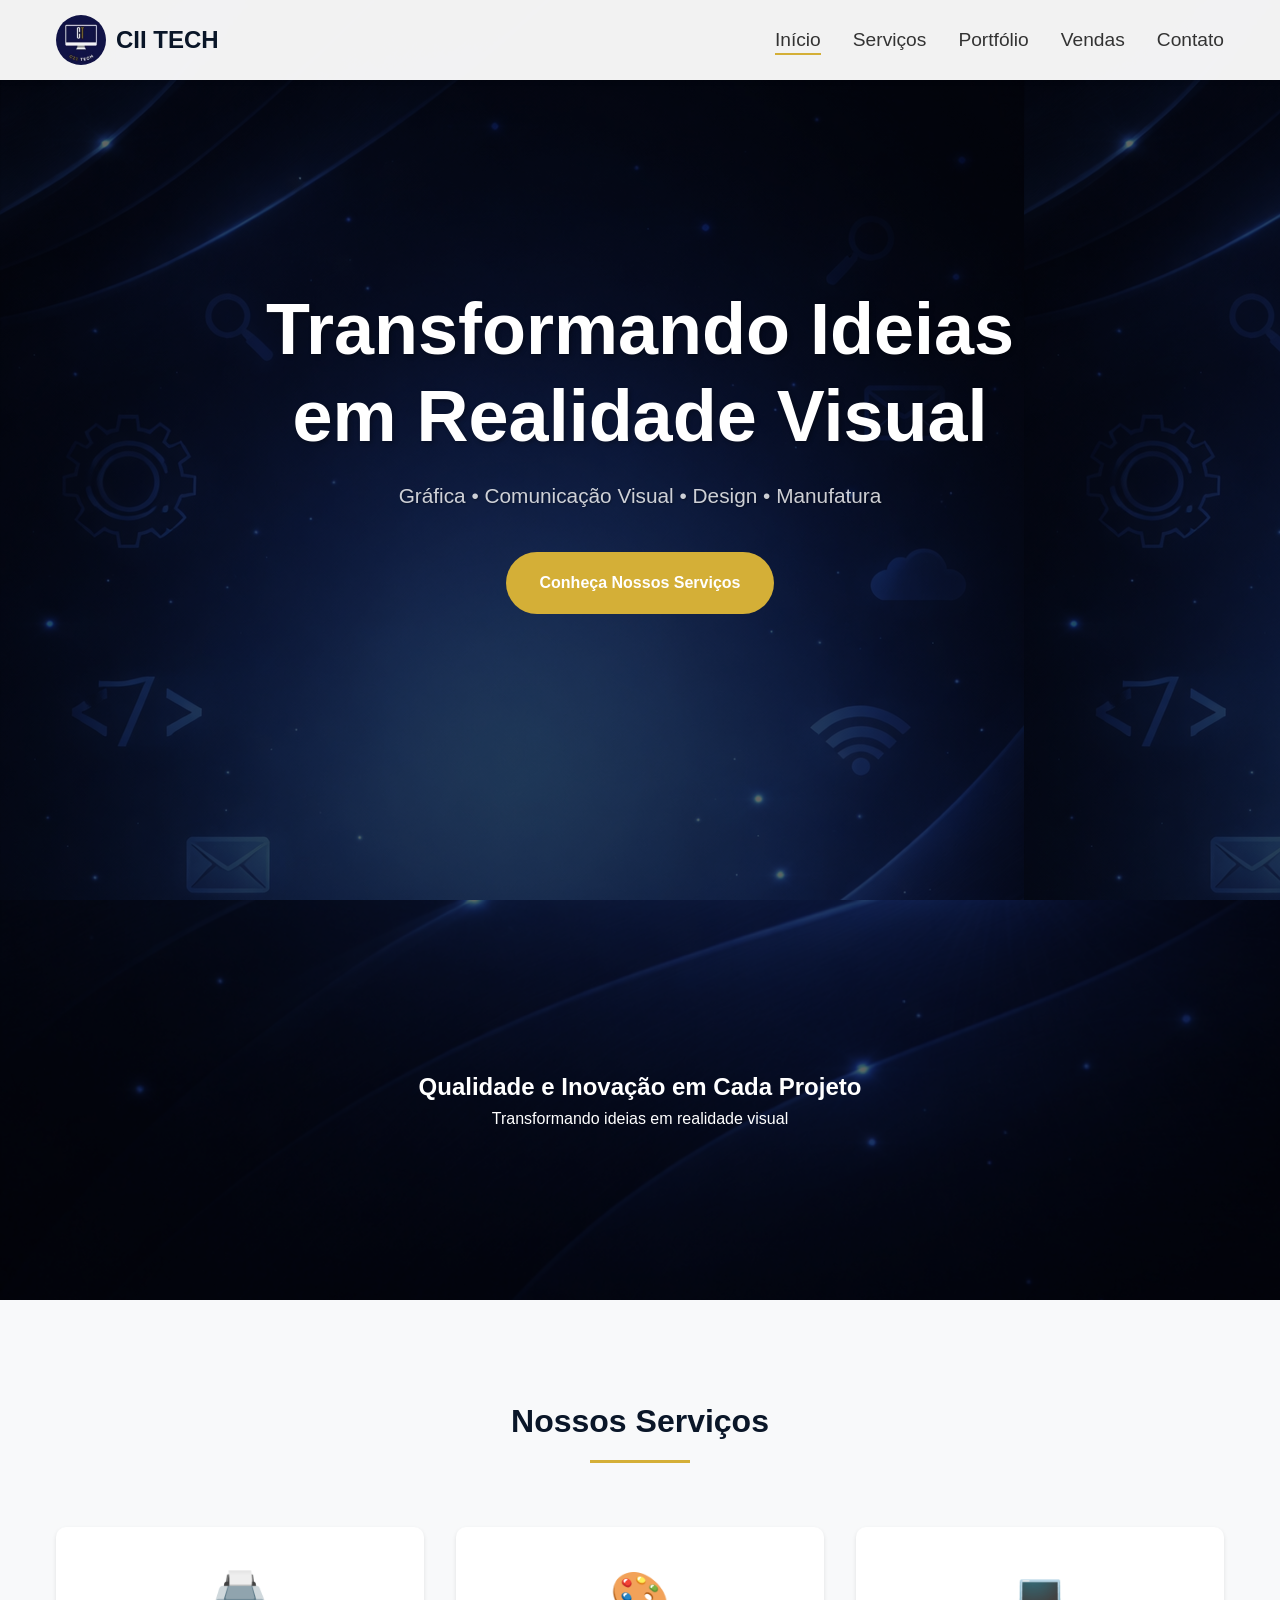
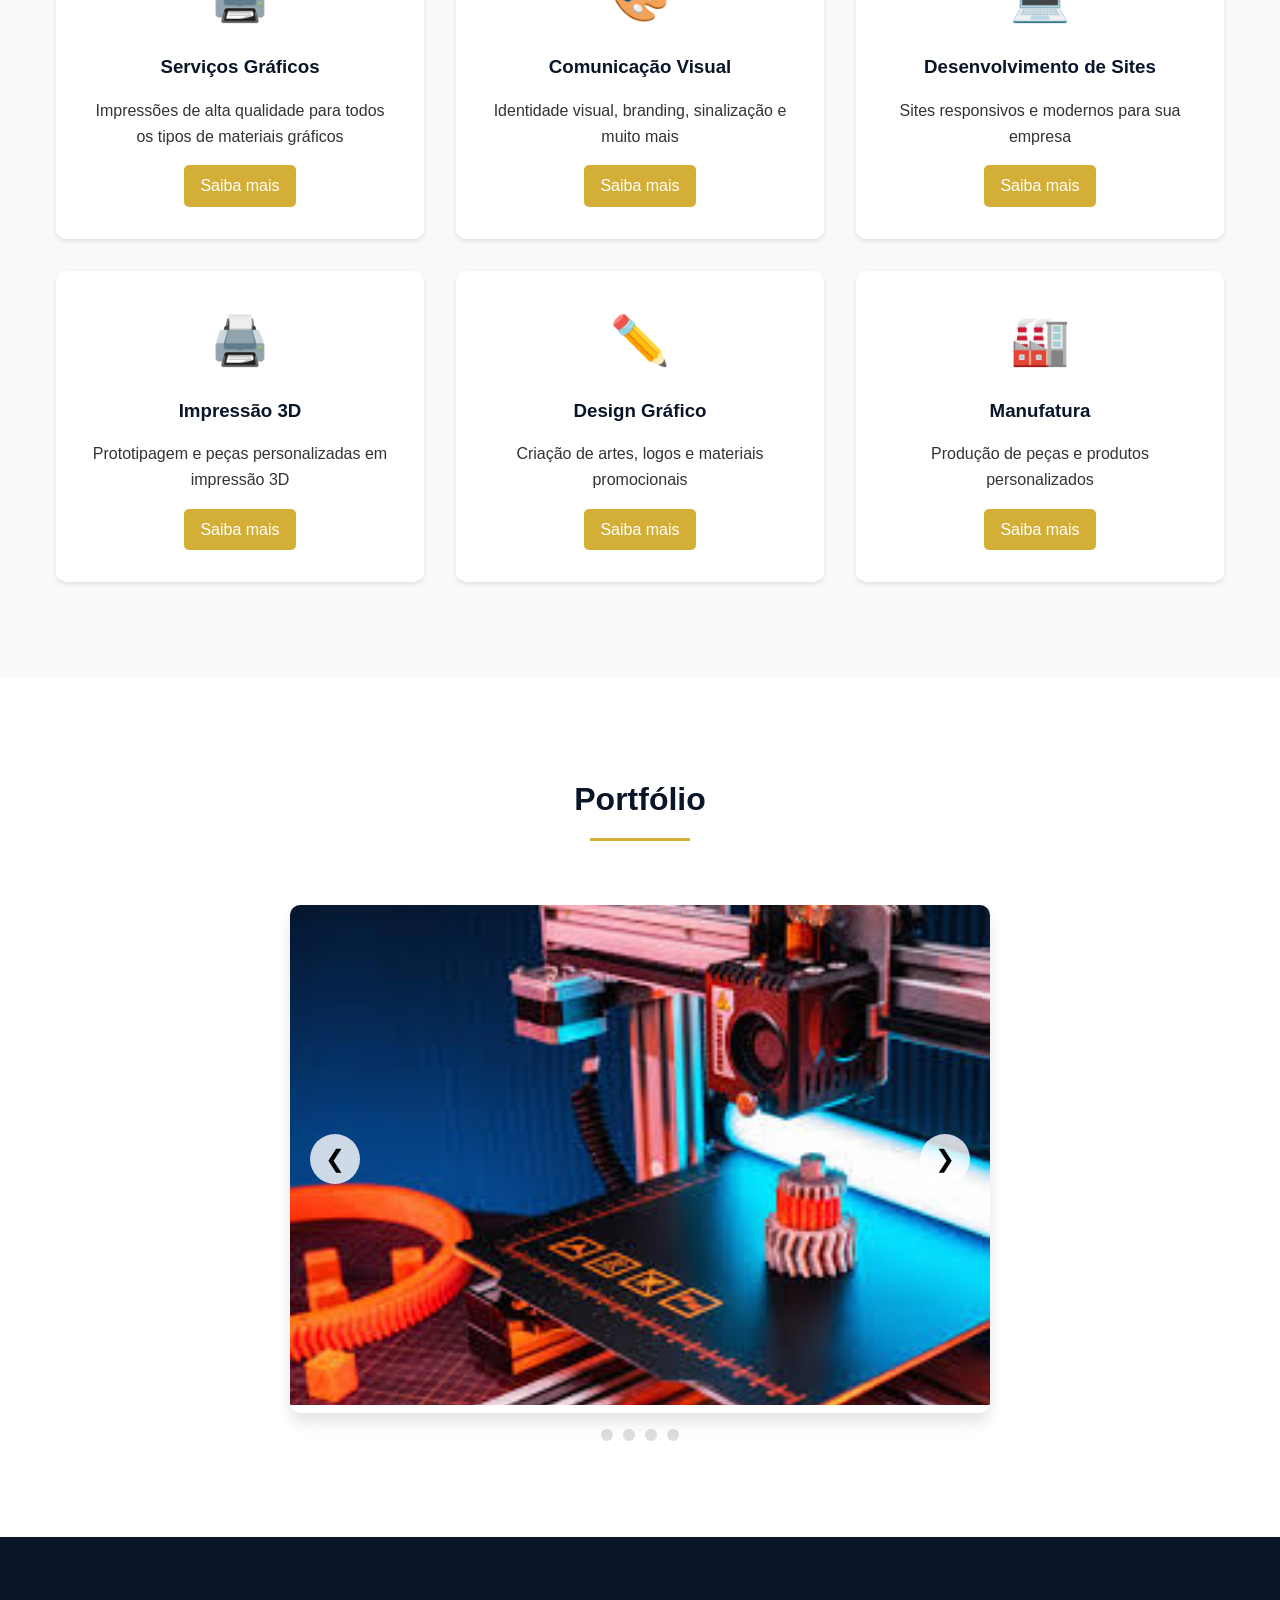
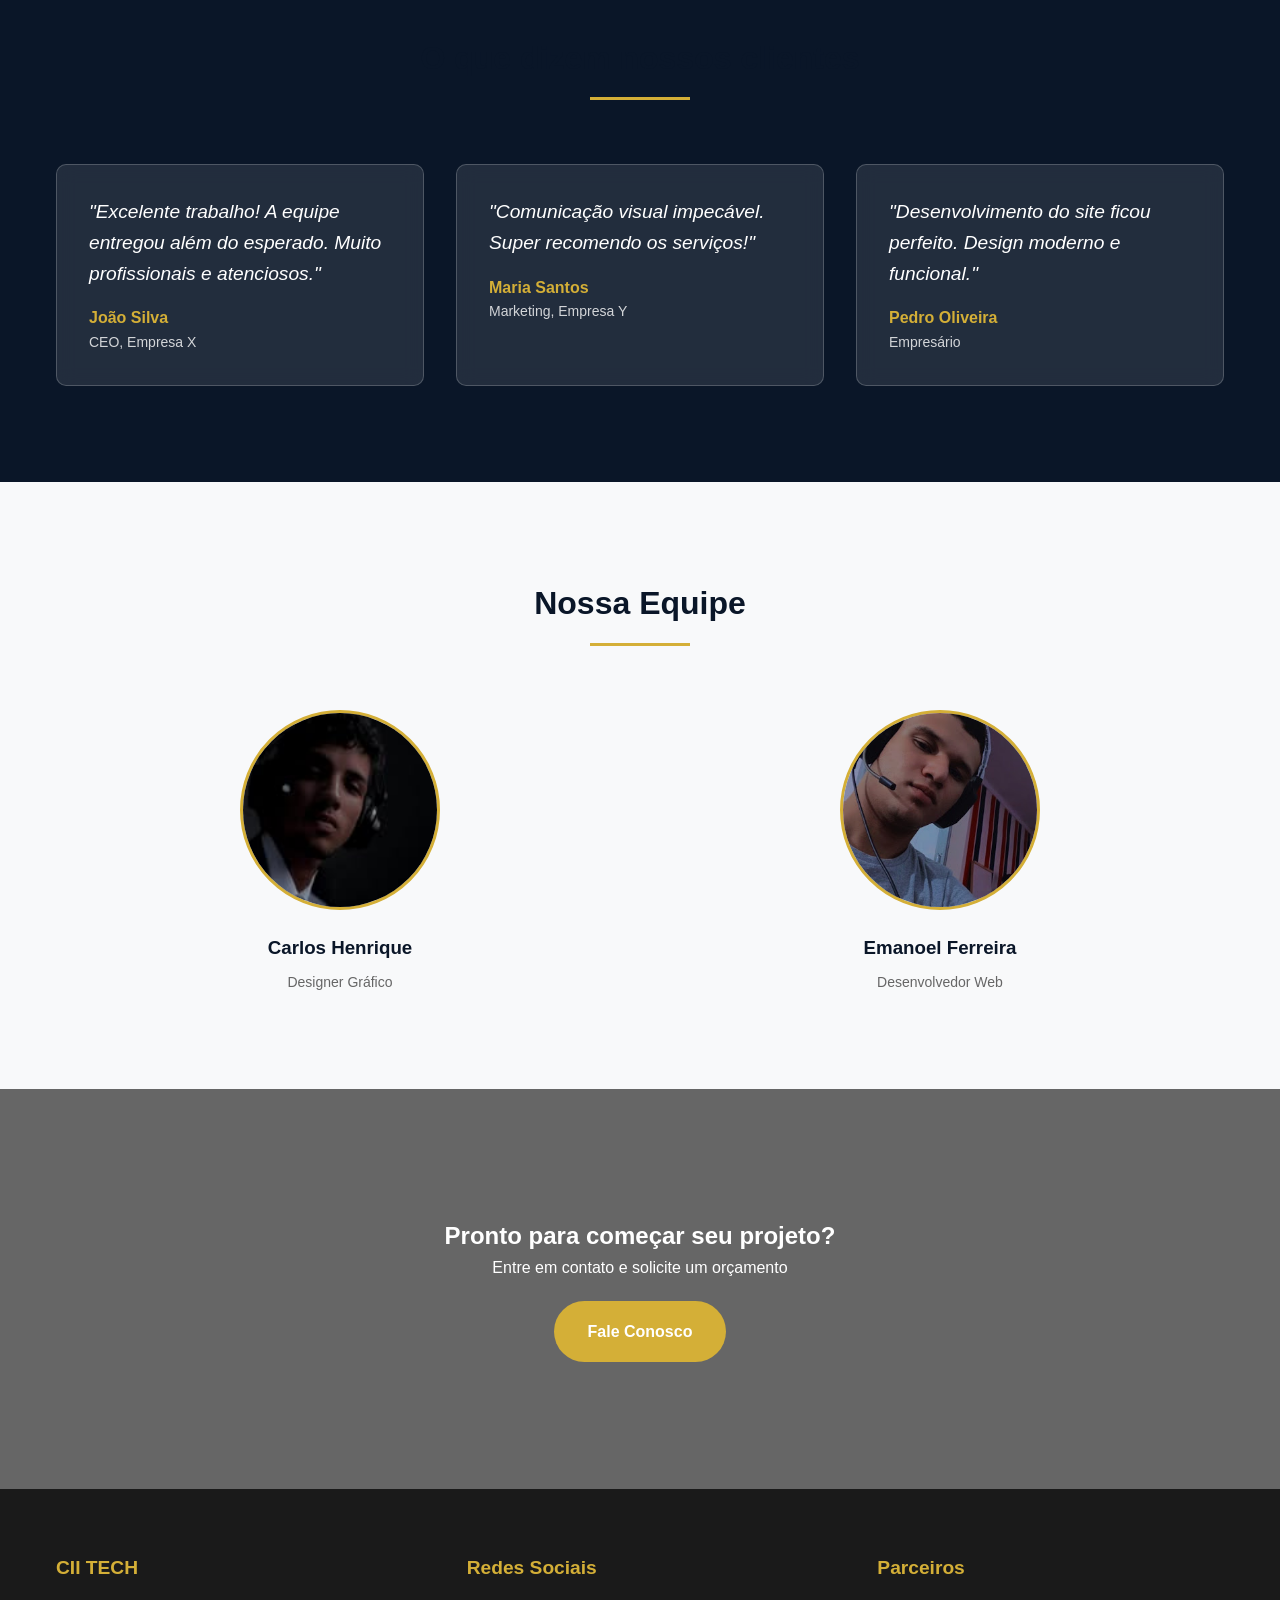
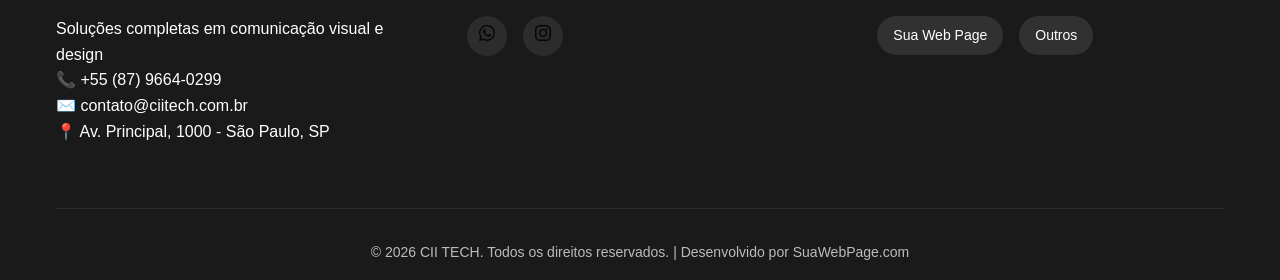
==== commit 8d1ca3ff: "Atualizações e criação da pagina de vendas(melhorada)" ====
--- a/index.html
+++ b/index.html
@@ -1,9 +1,10 @@
+<!--index.html-->
 <!DOCTYPE html>
 <html lang="pt-br">
 <head>
     <meta charset="UTF-8">
     <meta name="viewport" content="width=device-width, initial-scale=1.0">
-    <title>Vision Graphics - Comunicação Visual</title>
+    <title>Cii Tech</title>
     <link rel="stylesheet" href="css/variables.css">
     <link rel="stylesheet" href="css/style.css">
     <link rel="stylesheet" href="css/hero.css">
@@ -13,6 +14,8 @@
         <nav class="navbar container"></nav>
     </header>
 
+    <div id="overlay"></div>
+ 
     <main>
         <!-- Hero Section -->
         <section class="hero parallax-section" style="background-image: url('images/parallax-bg.png');">
@@ -69,7 +72,7 @@
         <section class="parallax-section" style="background-image: url('images/parallax-bg.png');">
             <div class="parallax-content">
                 <h2>Qualidade e Inovação em Cada Projeto</h2>
-                <p>Mais de 10 anos transformando ideias em realidade visual</p>
+                <p>Transformando ideias em realidade visual</p>
             </div>
         </section>
 
@@ -106,7 +109,7 @@
             </div>
         </section>
 
-        <section class="parallax-section" style="background-image: url('images/cta-bg.jpg');">
+        <section class="parallax-section" id="contato" style="background-image: url('images/cta-bg.jpg');">
             <div class="parallax-content">
                 <h2>Pronto para começar seu projeto?</h2>
                 <p>Entre em contato e solicite um orçamento</p>
--- a/css/variables.css
+++ b/css/variables.css
@@ -40,4 +40,14 @@
     
     /* Container */
     --container-width: 1200px;
+
+    /* Font Family */
+    --main-font: 'AldotheApache', sans-serif;
+}
+
+@font-face {
+  font-family: 'AldotheApache ';
+  src: url('../fonts/AldotheApache.ttf') format('truetype');
+  font-weight: normal;
+  font-style: normal;
 }
--- a/css/style.css
+++ b/css/style.css
@@ -28,7 +28,7 @@
     width: 100%;
     background: rgba(255, 255, 255, 0.95);
     box-shadow: var(--shadow-sm);
-    z-index: 1000;
+    z-index: 100;
     transition: var(--transition);
 }
 
@@ -66,13 +66,14 @@
     display: flex;
     list-style: none;
     gap: var(--spacing-md);
+    font-family: var(--main-font);
 }
 
 .nav-link {
     color: var(--text-dark);
     text-decoration: none;
     font-weight: 500;
-    font-size: x-large;
+    font-size: var(--font-md);
     transition: var(--transition);
     position: relative;
 }
@@ -144,6 +145,7 @@
 
 .hero-title {
     font-size: var(--font-xxl);
+    font-family: var(--main-font);
     margin-bottom: var(--spacing-sm);
     text-shadow: 2px 2px 4px rgba(0,0,0,0.3);
 }
@@ -202,6 +204,7 @@
     z-index: 1;
     max-width: 600px;
     padding: 0 var(--spacing-sm);
+    font-family: var(--main-font);
 }
 
 /* Services Section */
@@ -213,6 +216,7 @@
 .section-title {
     text-align: center;
     font-size: var(--font-xl);
+    font-family: var(--main-font);
     margin-bottom: var(--spacing-lg);
     color: var(--primary-color);
     position: relative;
@@ -267,6 +271,8 @@
 }
 
 .carousel-container {
+    width: 60%;
+    margin: auto;
     position: relative;
     overflow: hidden;
     border-radius: 10px;
@@ -611,6 +617,7 @@
         justify-content: center;
         transition: var(--transition);
         z-index: 999;
+        font-size: x-large;
     }
     
     .nav-menu.active {
@@ -639,6 +646,9 @@
         width: 150px;
         height: 150px;
     }
+    .carousel-container {
+        width: 90%;
+    }
 }
 
 /* Animations */
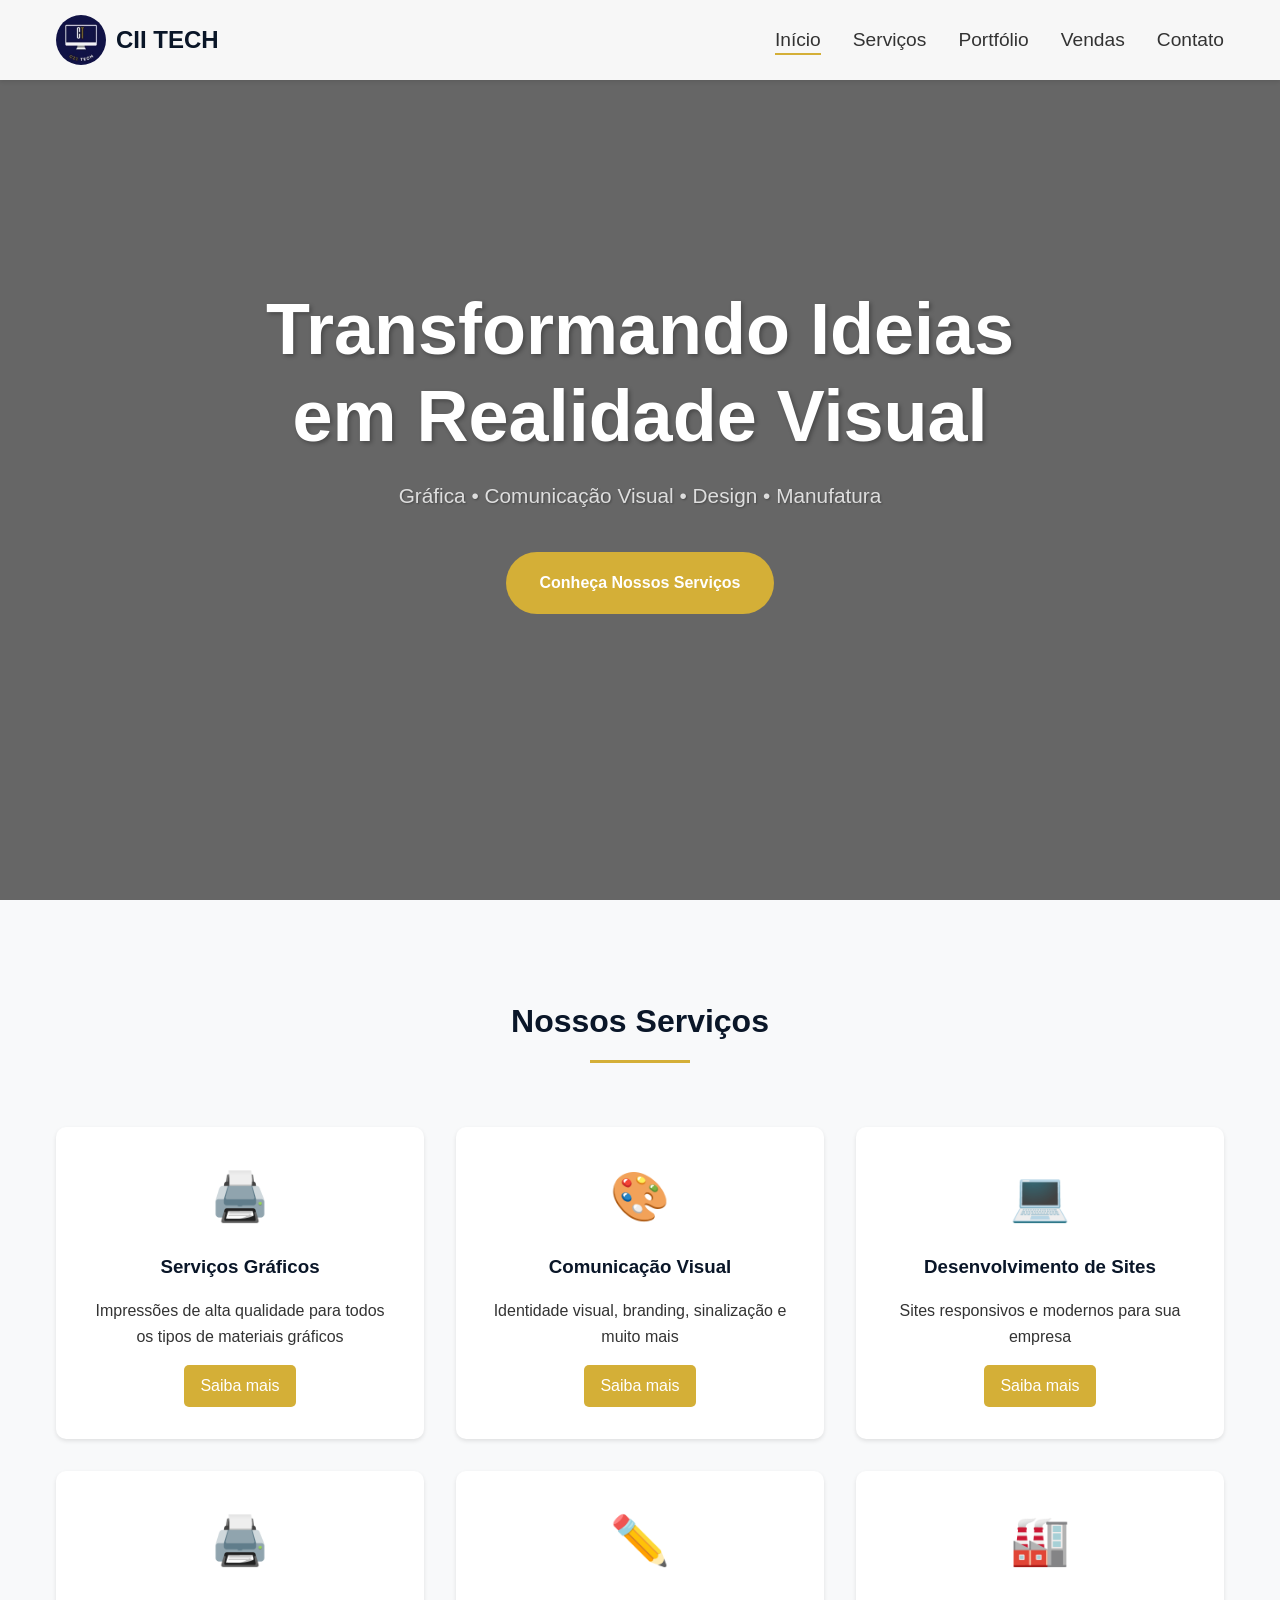
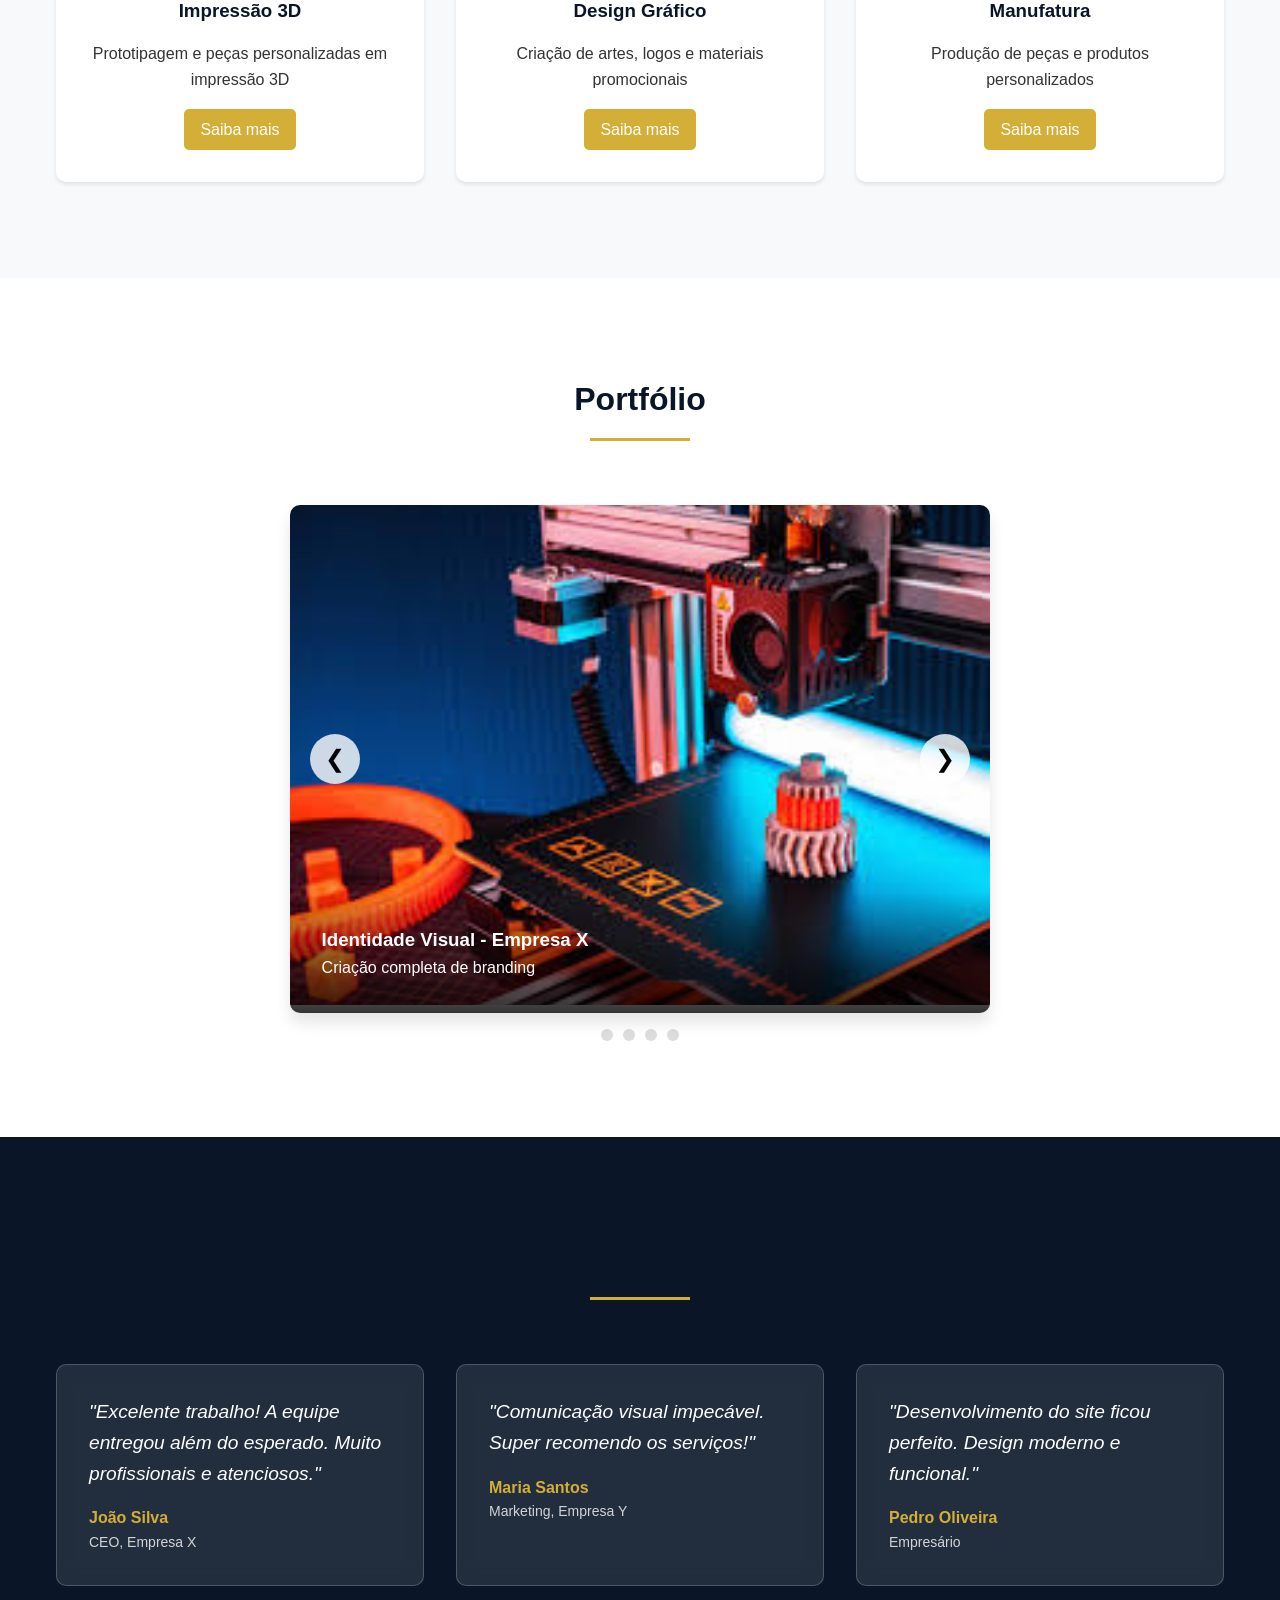
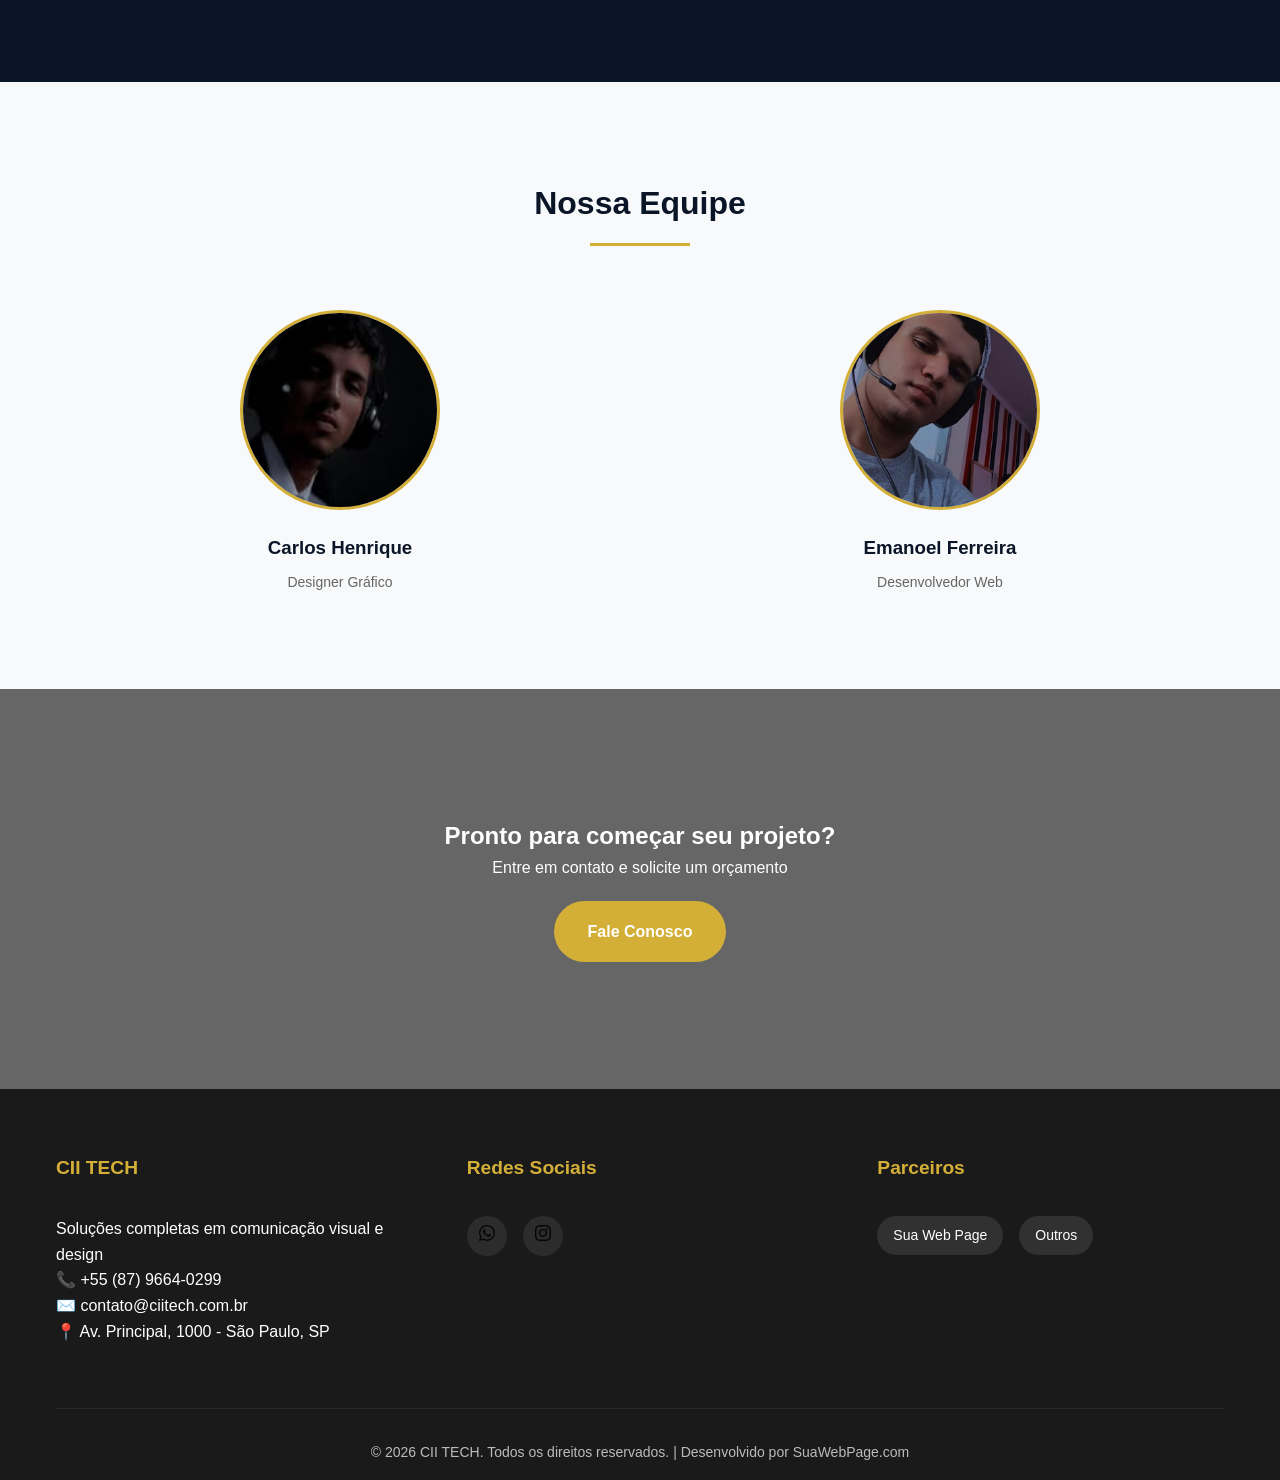
==== commit fdf1cdcc: "Mudança de background de img pra video" ====
--- a/index.html
+++ b/index.html
@@ -18,7 +18,7 @@
  
     <main>
         <!-- Hero Section -->
-        <section class="hero parallax-section" style="background-image: url('images/parallax-bg.png');">
+        <section class="hero parallax-section"">
             <!-- Padrão de fundo animado -->
             <div class="hero-pattern"></div>
             
@@ -69,12 +69,7 @@
             </div>
         </section>
 
-        <section class="parallax-section" style="background-image: url('images/parallax-bg.png');">
-            <div class="parallax-content">
-                <h2>Qualidade e Inovação em Cada Projeto</h2>
-                <p>Transformando ideias em realidade visual</p>
-            </div>
-        </section>
+        
 
         <section id="servicos" class="services">
             <div class="container">
--- a/css/style.css
+++ b/css/style.css
@@ -114,16 +114,7 @@
     margin-top: 80px;
 }
 
-.hero::before {
-    content: '';
-    position: absolute;
-    top: 0;
-    left: 0;
-    width: 100%;
-    height: 100%;
-    background: linear-gradient(135deg, rgba(44,62,80,0.9) 0%, rgba(231,76,60,0.8) 100%);
-    z-index: 1;
-}
+
 
 .hero-video {
     position: absolute;
@@ -309,7 +300,9 @@
     transition: var(--transition);
 }
 
-.carousel-slide:hover .carousel-caption {
+
+/*.carousel-slide:hover .carousel-caption { --- IGNORE --- */
+.carousel-caption {
     transform: translateY(0);
 }
 
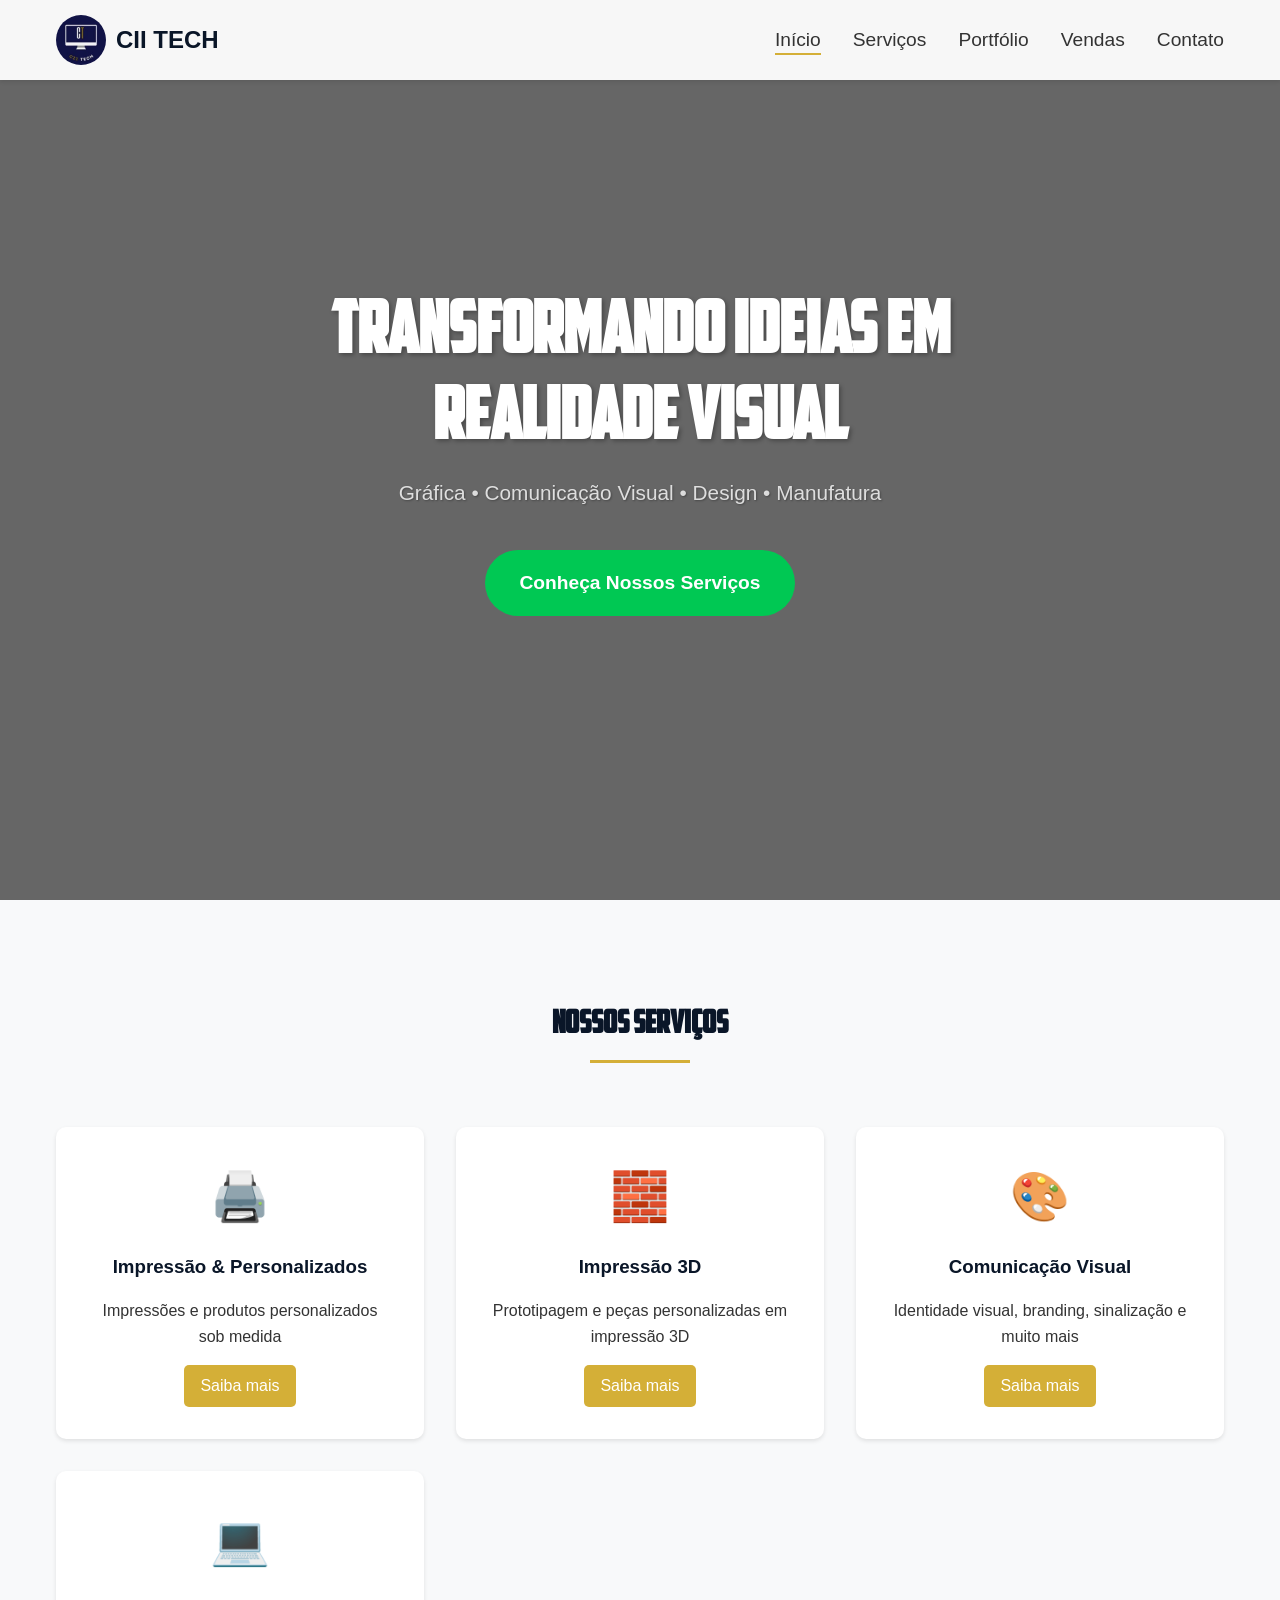
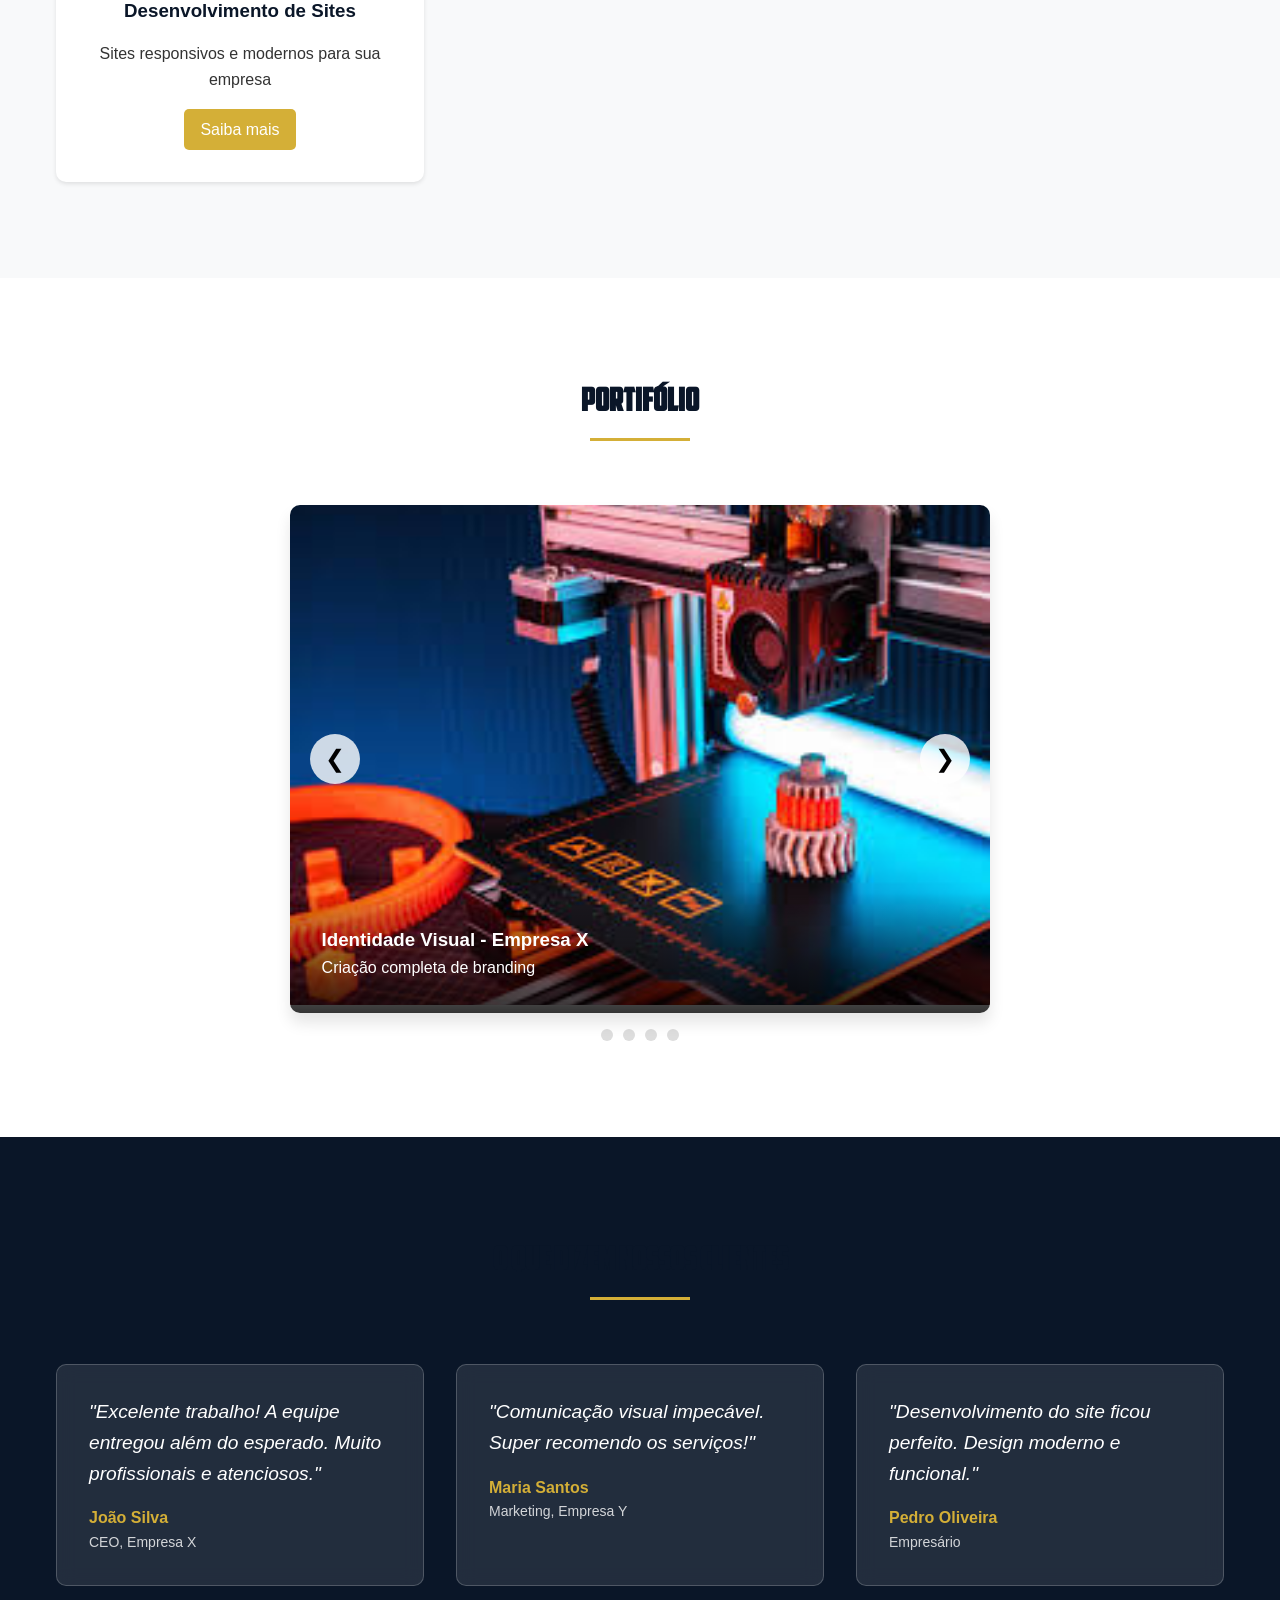
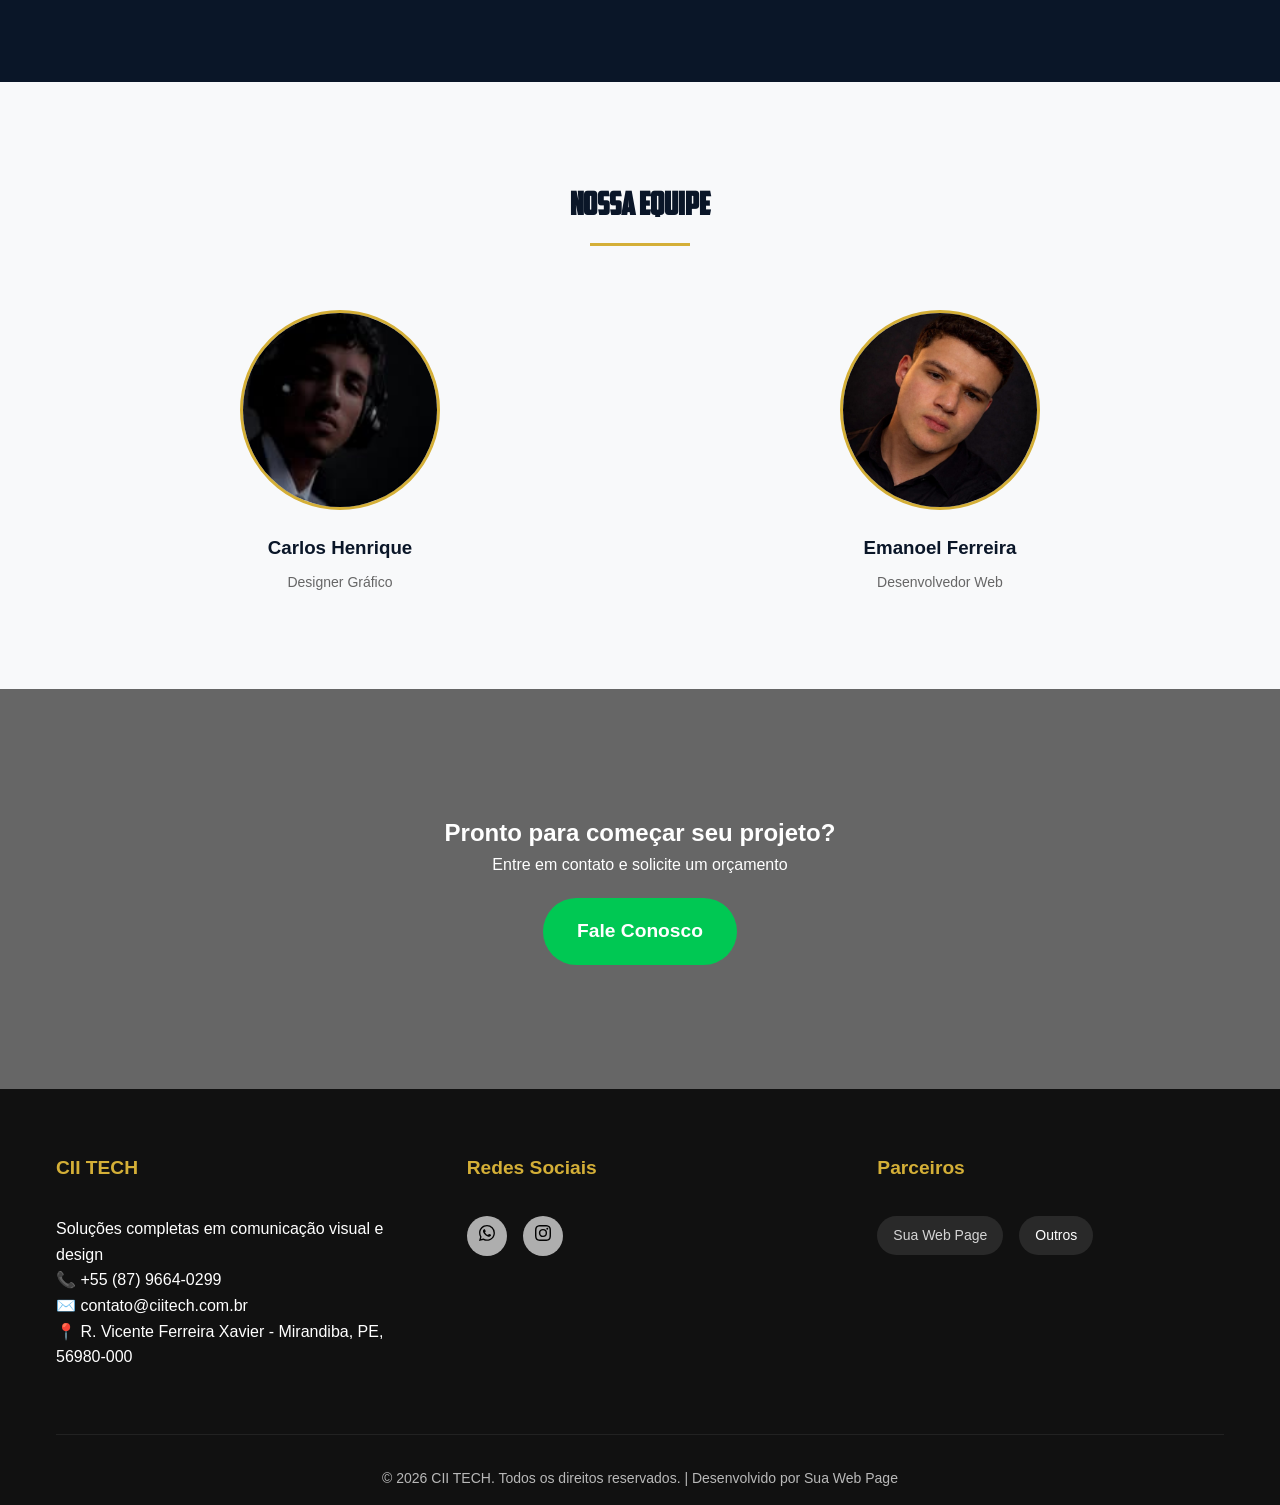
==== commit 4c74a35b: "Atualização de dados e criação de portifolio-carlos.html" ====
--- a/index.html
+++ b/index.html
@@ -18,7 +18,7 @@
  
     <main>
         <!-- Hero Section -->
-        <section class="hero parallax-section"">
+        <section class="hero parallax-section">
             <!-- Padrão de fundo animado -->
             <div class="hero-pattern"></div>
             
@@ -73,14 +73,14 @@
 
         <section id="servicos" class="services">
             <div class="container">
-                <h2 class="section-title">Nossos Serviços</h2>
+                <h2 class="section-title">NOSSOS SERVIÇOS</h2>
                 <div class="services-grid"></div>
             </div>
         </section>
 
         <section id="portfolio" class="portfolio">
             <div class="container">
-                <h2 class="section-title">Portfólio</h2>
+                <h2 class="section-title">PORTIFÓLIO</h2>
                 <div class="carousel-container">
                     <div class="carousel-track"></div>
                     <button class="carousel-btn prev">❮</button>
--- a/css/variables.css
+++ b/css/variables.css
@@ -8,7 +8,7 @@
     --primary-color: var(--azul-marinho);
     --secondary-color: var(--dourado);
     --accent-color: #3498db;
-    --dark-bg: #1a1a1a;
+    --dark-bg: #111111;
     --light-bg: #f8f9fa;
     --text-dark: #333;
     --text-light: #fff;
@@ -43,6 +43,9 @@
 
     /* Font Family */
     --main-font: 'AldotheApache', sans-serif;
+    --title-font: 'AmericanCaptain', serif;
+
+    --cta-color: #00c853;
 }
 
 @font-face {
@@ -50,4 +53,12 @@
   src: url('../fonts/AldotheApache.ttf') format('truetype');
   font-weight: normal;
   font-style: normal;
-}+}
+
+@font-face {
+  font-family: 'AmericanCaptain';
+  src: url('../fonts/AmericanCaptain.ttf') format('truetype');
+  font-weight: normal;
+  font-style: normal;
+  
+}
--- a/css/style.css
+++ b/css/style.css
@@ -8,7 +8,7 @@
 }
 
 body {
-    font-family: 'Segoe UI', Tahoma, Geneva, Verdana, sans-serif;
+    font-family: var(--main-font);
     line-height: 1.6;
     color: var(--text-dark);
     overflow-x: hidden;
@@ -150,11 +150,12 @@
 .hero-cta {
     display: inline-block;
     padding: var(--spacing-sm) var(--spacing-md);
-    background: var(--secondary-color);
+    background: var(--cta-color);
     color: var(--text-light);
     text-decoration: none;
     border-radius: 50px;
     font-weight: bold;
+    font-size: var(--font-md);
     transition: var(--transition);
     border: 2px solid transparent;
 }
@@ -163,6 +164,11 @@
     background: transparent;
     border-color: var(--text-light);
     transform: translateY(-3px);
+}
+
+/*Main*/
+main{
+    min-height: 60vh;
 }
 
 /* Parallax Section */
@@ -207,7 +213,7 @@
 .section-title {
     text-align: center;
     font-size: var(--font-xl);
-    font-family: var(--main-font);
+    font-family: var(--title-font);
     margin-bottom: var(--spacing-lg);
     color: var(--primary-color);
     position: relative;
@@ -549,6 +555,17 @@
     padding-left: 5px;
 }
 
+.footer-link {
+    color: var(--text-light);
+    text-decoration: none;
+}   
+
+.footer-link:hover {
+    color: var(--secondary-color);
+    padding-left: 1px;
+    transition:.1s;
+}
+
 .social-links {
     display: flex;
     gap: var(--spacing-sm);
@@ -559,7 +576,7 @@
     display: inline-block;
     width: 40px;
     height: 40px;
-    background: rgba(255,255,255,0.1);
+    background: rgba(255, 255, 255, 0.826);
     border-radius: 50%;
     text-align: center;
     line-height: 40px;
--- a/css/hero.css
+++ b/css/hero.css
@@ -1,4 +1,5 @@
-/* HERO SECTION SIMPLIFICADO COM ANIMAÇÃO */
+/* HERO 
+TION SIMPLIFICADO COM ANIMAÇÃO */
 .hero {
     position: relative;
     min-height: 100vh;
@@ -104,6 +105,7 @@
     margin-bottom: 20px;
     color: var(--primary-light);
     animation: slideUp 0.8s ease 0.2s both;
+    font-family: var(--title-font);
 }
 
 .hero-title .highlight {
